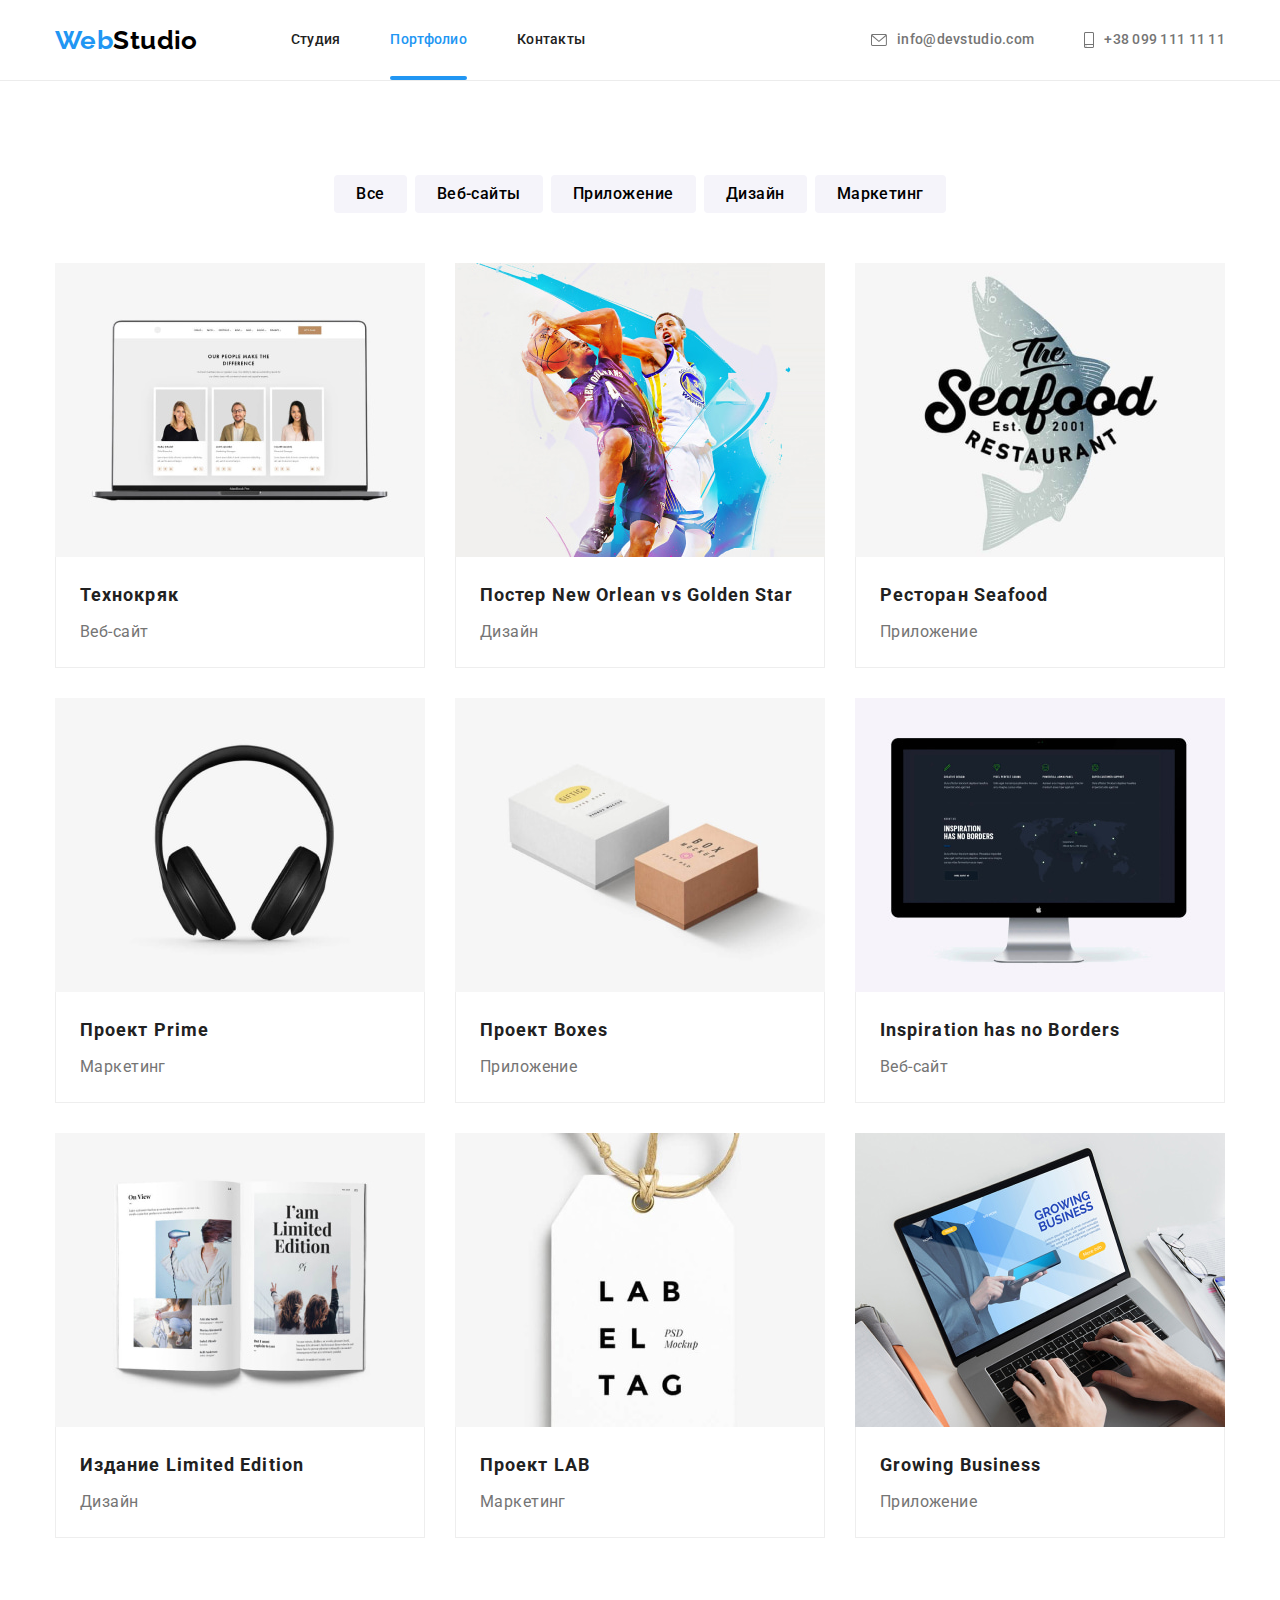
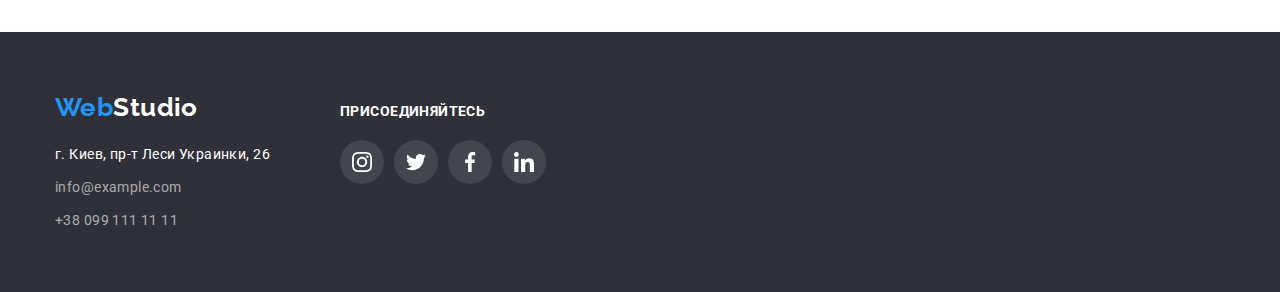
==== portfolio.html @ b3f1d126 "Додав файли до 7 завдання" ====
<!DOCTYPE html>
<html lang="ru">
  <head>
    <meta charset="UTF-8" />
    <meta http-equiv="X-UA-Compatible" content="IE=edge" />
    <meta name="viewport" content="width=device-width, initial-scale=1.0" />
    <title>Главная</title>
    <link
      href="https://fonts.googleapis.com/css2?family=Raleway:wght@700&family=Roboto:wght@400;500;700;900&display=swap"
      rel="stylesheet"
    />
    <link
      rel="stylesheet"
      href="https://cdnjs.cloudflare.com/ajax/libs/modern-normalize/1.1.0/modern-normalize.min.css"
    />
    <link rel="stylesheet" href="./css/styles.css" />
  </head>
  <body>
    <!--Верхняя линия-->
    <header class="header">
      <div class="container">
        <nav class="nav">
          <a href="./index.html" class="logo"
            >Web<span class="logo-studio">Studio</span></a
          >
          <ul class="site-nav">
            <li class="nav-item">
              <a href="./index.html" class="link">Студия</a>
            </li>
            <li class="nav-item">
              <a href="./portfolio.html" class="link current">Портфолио</a>
            </li>
            <li class="nav-item"><a href="" class="link">Контакты</a></li>
          </ul>
        </nav>
        <ul class="adress-nav">
          <li class="adress-nav-list">
            <a href="mailto:info@devstudio.com" class="link"
              ><svg class="nav-icons" width="16" height="12">
                <use href="./images/icons.svg#envelope"></use></svg
              >info@devstudio.com</a
            >
          </li>
          <li class="adress-nav-list">
            <a href="tel:+380991111111" class="link"
              ><svg class="nav-icons" width="10" height="16">
                <use href="./images/icons.svg#smartphone"></use></svg
              >+38 099 111 11 11</a
            >
          </li>
        </ul>
      </div>
    </header>
    <!--Projects-->
    <main class="main">
      <section class="section">
        <div class="container">
          <h1 class="visually-hidden">Проекты</h1>
          <ul class="project lit">
            <li class="btn">
              <button type="button" class="button">Все</button>
            </li>
            <li class="btn">
              <button type="button" class="button">Веб-сайты</button>
            </li>
            <li class="btn">
              <button type="button" class="button">Приложение</button>
            </li>
            <li class="btn">
              <button type="button" class="button">Дизайн</button>
            </li>
            <li class="btn">
              <button type="button" class="button">Маркетинг</button>
            </li>
          </ul>
          <ul class="section-project">
            <li class="project-item">
              <a href="" class="project-link">
                <article class="card">
                  <div class="project-thumb">
                    <img src="./images/img.jpg" alt="Технокряк" width="370" />
                    <div class="project-overlay">
                      <p class="overlay-info">
                        Ресурс предлагает комплексные предложения с разным
                        уровнем функционала и сервисов. Все это позволит
                        посетителю получить исчерпывающие сведения о компании
                        или частном лице.
                      </p>
                    </div>
                  </div>
                  <div class="card-info">
                    <h2 class="project-title">Технокряк</h2>
                    <p class="project-descrip">Веб-сайт</p>
                  </div>
                </article>
              </a>
            </li>
            <li class="project-item">
              <a href="" class="project-link">
                <article class="card">
                  <div class="project-thumb">
                    <img
                      src="./images/img-1.jpg"
                      alt="Постер NO vs GS"
                      width="370"
                    />
                    <div class="project-overlay">
                      <p class="overlay-info">
                        Ресурс предлагает комплексные предложения с разным
                        уровнем функционала и сервисов. Все это позволит
                        посетителю получить исчерпывающие сведения о компании
                        или частном лице.
                      </p>
                    </div>
                  </div>
                  <div class="card-info">
                    <h2 class="project-title">
                      Постер New Orlean vs Golden Star
                    </h2>
                    <p class="project-descrip">Дизайн</p>
                  </div>
                </article>
              </a>
            </li>
            <li class="project-item">
              <a href="" class="project-link">
                <article class="card">
                  <div class="project-thumb">
                    <img
                      src="./images/img-2.jpg"
                      alt="Ресторан Seafood"
                      width="370"
                    />
                    <div class="project-overlay">
                      <p class="overlay-info">
                        Ресурс предлагает комплексные предложения с разным
                        уровнем функционала и сервисов. Все это позволит
                        посетителю получить исчерпывающие сведения о компании
                        или частном лице.
                      </p>
                    </div>
                  </div>
                  <div class="card-info">
                    <h2 class="project-title">Ресторан Seafood</h2>
                    <p class="project-descrip">Приложение</p>
                  </div>
                </article>
              </a>
            </li>
            <li class="project-item">
              <a href="" class="project-link">
                <article class="card">
                  <div class="project-thumb">
                    <img
                      src="./images/img-3.jpg"
                      alt="Проект Prime"
                      width="370"
                    />
                    <div class="project-overlay">
                      <p class="overlay-info">
                        Ресурс предлагает комплексные предложения с разным
                        уровнем функционала и сервисов. Все это позволит
                        посетителю получить исчерпывающие сведения о компании
                        или частном лице.
                      </p>
                    </div>
                  </div>
                  <div class="card-info">
                    <h2 class="project-title">Проект Prime</h2>
                    <p class="project-descrip">Маркетинг</p>
                  </div>
                </article>
              </a>
            </li>
            <li class="project-item">
              <a href="" class="project-link">
                <article class="card">
                  <div class="project-thumb">
                    <img
                      src="./images/img-4.jpg"
                      alt="Проект Boxes"
                      height="294"
                      width="370"
                    />
                    <div class="project-overlay">
                      <p class="overlay-info">
                        Ресурс предлагает комплексные предложения с разным
                        уровнем функционала и сервисов. Все это позволит
                        посетителю получить исчерпывающие сведения о компании
                        или частном лице.
                      </p>
                    </div>
                  </div>
                  <div class="card-info">
                    <h2 class="project-title">Проект Boxes</h2>
                    <p class="project-descrip">Приложение</p>
                  </div>
                </article>
              </a>
            </li>
            <li class="project-item">
              <a href="" class="project-link">
                <article class="card">
                  <div class="project-thumb">
                    <img
                      src="./images/img-5.jpg"
                      alt="Inspiration has no Borders"
                      width="370"
                    />
                    <div class="project-overlay">
                      <p class="overlay-info">
                        Ресурс предлагает комплексные предложения с разным
                        уровнем функционала и сервисов. Все это позволит
                        посетителю получить исчерпывающие сведения о компании
                        или частном лице.
                      </p>
                    </div>
                  </div>
                  <div class="card-info">
                    <h2 class="project-title">Inspiration has no Borders</h2>
                    <p class="project-descrip">Веб-сайт</p>
                  </div>
                </article>
              </a>
            </li>
            <li class="project-item">
              <a href="" class="project-link">
                <article class="card">
                  <div class="project-thumb">
                    <img
                      src="./images/img-6.jpg"
                      alt="Издание Limited Edition"
                      width="370"
                    />
                    <div class="project-overlay">
                      <p class="overlay-info">
                        Ресурс предлагает комплексные предложения с разным
                        уровнем функционала и сервисов. Все это позволит
                        посетителю получить исчерпывающие сведения о компании
                        или частном лице.
                      </p>
                    </div>
                  </div>
                  <div class="card-info">
                    <h2 class="project-title">Издание Limited Edition</h2>
                    <p class="project-descrip">Дизайн</p>
                  </div>
                </article>
              </a>
            </li>
            <li class="project-item">
              <a href="" class="project-link">
                <article class="card">
                  <div class="project-thumb">
                    <img
                      src="./images/img-7.jpg"
                      alt="Проект LAB"
                      width="370"
                    />
                    <div class="project-overlay">
                      <p class="overlay-info">
                        Ресурс предлагает комплексные предложения с разным
                        уровнем функционала и сервисов. Все это позволит
                        посетителю получить исчерпывающие сведения о компании
                        или частном лице.
                      </p>
                    </div>
                  </div>
                  <div class="card-info">
                    <h2 class="project-title">Проект LAB</h2>
                    <p class="project-descrip">Маркетинг</p>
                  </div>
                </article>
              </a>
            </li>
            <li class="project-item">
              <a href="" class="project-link">
                <article class="card">
                  <div class="project-thumb">
                    <img
                      src="./images/img-8.jpg"
                      alt="Growing Business"
                      width="370"
                    />
                    <div class="project-overlay">
                      <p class="overlay-info">
                        Ресурс предлагает комплексные предложения с разным
                        уровнем функционала и сервисов. Все это позволит
                        посетителю получить исчерпывающие сведения о компании
                        или частном лице.
                      </p>
                    </div>
                  </div>
                  <div class="card-info">
                    <h2 class="project-title">Growing Business</h2>
                    <p class="project-descrip">Приложение</p>
                  </div>
                </article>
              </a>
            </li>
          </ul>
        </div>
      </section>
    </main>
    <!--Footer-->
    <footer class="footer">
      <div class="container">
        <div class="foot-adress">
          <a href="./index.html" class="logo"
            >Web<span class="logo-studio">Studio</span></a
          >
          <address class="footer-adress">
            г. Киев, пр-т Леси Украинки, 26
            <ul class="footer-info">
              <li class="footer-adress-item">
                <a href="mailto:info@example.com" class="link"
                  >info@example.com</a
                >
              </li>
              <li class="footer-adress-item">
                <a href="tel:+380991111111" class="link">+38 099 111 11 11</a>
              </li>
            </ul>
          </address>
        </div>
        <div class="foot-list">
          <h3 class="footer-title">ПРИСОЕДИНЯЙТЕСЬ</h3>
          <ul class="foot-icons">
            <li class="ftr-icon">
              <a href="" class="footer-social"
                ><svg class="soc-icons" width="20" height="20">
                  <use href="./images/icons.svg#instagram"></use></svg
              ></a>
            </li>
            <li class="ftr-icon">
              <a href="" class="footer-social"
                ><svg class="soc-icons" width="20" height="20">
                  <use href="./images/icons.svg#twitter"></use></svg
              ></a>
            </li>
            <li class="ftr-icon">
              <a href="" class="footer-social"
                ><svg class="soc-icons" width="20" height="20">
                  <use href="./images/icons.svg#facebook"></use></svg
              ></a>
            </li>
            <li class="ftr-icon">
              <a href="" class="footer-social"
                ><svg class="soc-icons" width="20" height="20">
                  <use href="./images/icons.svg#linkedin"></use></svg
              ></a>
            </li>
          </ul>
        </div>
      </div>
    </footer>
  </body>
</html>
---- css/styles.css ----
/* Описание Студия */

:root {
  --main-text-color: #212121;
  --acent-color: #757575;
  --primary-white-color: #ffffff;
  --button-color: #2196f3;
  --background-color: #2f303a;
  --background-button: #f5f4fa;
  --background: #188ce8;
  --color-logo: #000000;

  --icons-color: #afb1b8;
  --icons-foot: rgba(255, 255, 255, 0.1);

  --padding-section: 94px;
  --basic-margin: 30px;

  --animation: 250ms cubic-bezier(0.4, 0, 0.2, 1);
}

body {
  position: relative;
  font-family: Roboto, sans-serif;
  font-style: 400;
  font-size: 14px;
  font-weight: 400;
  letter-spacing: 0.03em;
  background-color: var(--primary-white-color);
  color: var(--main-text-color);
  justify-content: center;
}

.container {
  width: 1200px;
  margin: 0 auto;
  padding: 0 15px;
}

h1,
h2,
h3,
h4,
p {
  margin: 0;
  padding: 0;
}

img {
  display: block;
  max-width: 100%;
}

ul {
  list-style: none;
  padding: 0;
  margin: 0;
}

.link {
  text-decoration: none;
}

/* Logo */

.logo {
  font-family: Raleway, sans-serif;
  font-style: 400;
  font-weight: 700;
  font-size: 26px;
  line-height: 1.19;
  text-decoration: none;
  color: var(--button-color);
  display: flex;
  align-items: center;
}

.logo-studio {
  color: var(--color-logo);
}

/* Header */

.header {
  border-bottom: 1px solid #ececec;
}

.header .container {
  display: flex;
  align-items: center;
}

.nav {
  display: flex;
  flex-wrap: wrap;
  align-content: center;
}

.site-nav {
  font-weight: 500;
  font-size: 14px;
  line-height: 1.14;
  letter-spacing: 0.02em;
  justify-content: center;
  align-items: center;
  display: flex;
  margin-left: 93px;
}

.site-nav .link {
  display: block;
  position: relative;
  color: var(--main-text-color);

  transition: color var(--animation);
}

.site-nav .link:hover,
.site-nav .link:focus {
  color: var(--button-color);
}

.site-nav .link.current {
  color: var(--button-color);
}

.site-nav .link.current::after {
  position: absolute;
  bottom: 0;
  left: 0;
  content: "";
  display: block;
  width: 100%;
  height: 4px;
  background-color: var(--button-color);
  border-radius: 2px;
}

.nav-item {
  margin-right: 50px;
}

.nav-item > .link {
  display: block;
  padding: 32px 0;
}

.nav-item:last-child {
  margin-right: 0;
}

.adress-nav {
  font-weight: 500;
  font-size: 14px;
  line-height: 1.14;
  letter-spacing: 0.02em;
  margin-left: auto;
  display: flex;
}

.adress-nav-list {
  margin-left: 50px;
}

.adress-nav-list:first-child {
  margin-left: 0;
}

.adress-nav .link {
  display: flex;
  align-items: center;
  color: var(--acent-color);

  transition: color var(--animation);
}

.adress-nav .link:hover,
.adress-nav .link:focus {
  color: var(--button-color);
}

.nav-icons {
  margin-right: 10px;
  fill: currentColor;
}

/* Hero */

.hero {
  background-color: var(--background-color);
}

.hero {
  max-width: 1600px;
  margin-left: auto;
  margin-right: auto;
  background-image: linear-gradient(
      to right,
      rgba(47, 48, 58, 0.4),
      rgba(47, 48, 58, 0.4)
    ),
    url("..//images/hero-bg.jpg");
  background-repeat: no-repeat;
  background-position: center;
  background-size: cover;
  padding-top: 200px;
  padding-bottom: 200px;
}

.hero-title {
  font-weight: 900;
  font-size: 44px;
  line-height: 1.36;
  text-align: center;
  letter-spacing: 0.06em;
  text-transform: uppercase;
  color: var(--primary-white-color);
  margin-bottom: var(--basic-margin);
}

.hero-button {
  cursor: pointer;
  font-weight: 700;
  font-size: 16px;
  line-height: 1.87;
  text-align: center;
  letter-spacing: 0.06em;
  /* box-shadow: 0px 4px 4px rgba(0, 0, 0, 0.15); */
  border: 0;
  border-radius: 4px;
  color: var(--primary-white-color);
  background-color: var(--button-color);
  display: block;
  padding: 10px 32px;
  margin-left: auto;
  margin-right: auto;

  transition: color var(--animation), background-color var(--animation);
}

.hero-button:hover,
.hero-button:focus {
  color: var(--primary-white-color);
  background-color: var(--background);
}

/* Секции и абзацы*/
.section {
  padding: var(--padding-section) 0;
}

.section-title {
  color: var(--main-text-color);
  font-weight: 700;
  font-size: 36px;
  line-height: 1.17;
  text-align: center;
  margin-bottom: 50px;
}

/* Особенности */

.visually-hidden {
  position: absolute;
  width: 1px;
  height: 1px;
  margin: -1px;
  border: 0;
  padding: 0;
  white-space: nowrap;
  clip-path: inset(100%);
  clip: rect(0 0 0 0);
  overflow: hidden;
}

.futuries {
  display: flex;
}

.futuries.section {
  padding-bottom: 0;
}

.futuries > .item {
  flex-basis: calc(100% / 4);
  margin-left: var(--basic-margin);
}

.futuries-icon {
  display: flex;
  justify-content: center;
  align-items: center;
  background-color: var(--background-button);
  width: 270px;
  height: 120px;
  border-radius: 4px;
  margin-bottom: 30px;
}

.item:first-child {
  margin-left: 0;
}

.futuries-title {
  font-weight: 700;
  font-size: 14px;
  line-height: 1.14;
  text-transform: uppercase;
  margin-bottom: 10px;
}

.futuries-title-p {
  font-size: 14px;
  line-height: 1.71;
  color: var(--acent-color);
}

/* Чем мы занимаемся*/

.study {
  display: flex;
  flex-wrap: wrap;
}

.study-item {
  margin-right: var(--basic-margin);
}

.study-item:last-child {
  margin-right: 0;
}

.section.study {
  padding-top: 0;
}

.thumb {
  position: relative;
}

.study-title {
  position: absolute;
  bottom: 0;
  display: flex;
  justify-content: center;
  color: var(--primary-white-color);
  background-color: rgba(47, 48, 58, 0.8);
  width: 100%;
  padding: 27px 0px;

  font-weight: 700;
  font-size: 14px;
  line-height: 1.14;
}

/* Team section */

.team {
  display: flex;
  flex-wrap: wrap;
  flex-basis: calc(100% / 4 - 90px);
}

.section.team {
  background-color: var(--background-button);

  margin-left: auto;
  margin-right: auto;
  justify-content: center;
}

.team-list {
  text-align: center;
  width: 270px;
  background-color: var(--primary-white-color);
  box-shadow: 0px 1px 3px rgba(0, 0, 0, 0.12), 0px 1px 1px rgba(0, 0, 0, 0.14),
    0px 2px 1px rgba(0, 0, 0, 0.2);
  border-radius: 0px 0px 4px 4px;
  margin-left: var(--basic-margin);
}
.team-list:first-child {
  margin-left: 0;
}
.team-disc {
  padding: var(--basic-margin) 0;
}

.team-list .team-title {
  font-weight: 500;
  font-size: 16px;
  line-height: 1.19;
  justify-content: center;
  margin-bottom: 10px;
}

.team-descrip {
  font-size: 16px;
  line-height: 1.14;
  color: var(--acent-color);
  justify-content: center;
}

.team-icons {
  display: flex;
  justify-content: center;
  list-style: none;
  cursor: pointer;
  margin-top: 16px;
}

.btn-icon:not(:last-child) {
  margin-right: 10px;
}

.button-social {
  display: flex;
  justify-content: center;
  align-items: center;
  width: 44px;
  height: 44px;
  border-radius: 50%;
  padding: 0;
  color: var(--icons-color);

  transition: color var(--animation), background-color var(--animation);
}

.button-social:hover,
.button-social:focus {
  color: var(--primary-white-color);
  background-color: var(--button-color);
}

.soc-icons {
  fill: currentColor;
}

/* Section clients */

.clients {
  display: flex;
}

.clients-list {
  width: 170px;
  height: 92px;
}

.clients-list:not(:last-child) {
  margin-right: 30px;
}

.clients-item {
  display: flex;
  justify-content: center;
  align-items: center;
  width: 100%;
  height: 100%;
  border: 1px solid var(--icons-color);
  border-radius: 4px;
  color: var(--icons-color);

  transition: color var(--animation), border var(--animation);
}

.clients-item:hover,
.clients-item:focus {
  color: var(--button-color);
  border: 1px solid var(--button-color);
}

/* Footer */

.footer {
  background-color: var(--background-color);
  padding: 60px 0;
}

.footer-adress {
  line-height: 1.71;
  font-style: normal;
  color: var(--primary-white-color);
  background-color: var(--background-color);
  margin-top: 20px;
  align-items: baseline;
}

.footer-info {
  margin-top: 9px;
}

.footer-adress-item:last-child {
  margin-top: 9px;
}

.footer-adress .link {
  color: rgba(255, 255, 255, 0.6);

  transition: color var(--animation);
}

.footer .logo-studio {
  color: var(--primary-white-color);
}

.link:hover,
.link:focus {
  color: var(--button-color);
}

.footer-title {
  font-family: Roboto;
  font-style: normal;
  font-weight: 700;
  font-size: 14px;
  line-height: 1.14;
  text-transform: uppercase;
  color: var(--primary-white-color);
}

.footer .container {
  display: flex;
  align-items: baseline;
}

.foot-list {
  margin-left: 70px;
}

.foot-icons {
  display: flex;
  list-style: none;
  margin-top: 20px;
  justify-content: center;
  align-items: center;
  cursor: pointer;
}

.ftr-icon:not(:last-child) {
  margin-right: 10px;
}

.footer-social {
  display: flex;
  justify-content: center;
  align-items: center;
  width: 44px;
  height: 44px;
  border-radius: 50%;
  padding: 0;
  color: var(--primary-white-color);
  background-color: var(--icons-foot);

  transition: color var(--animation), background-color var(--animation);
}

.footer-social:hover,
.footer-social:focus {
  color: var(--primary-white-color);
  background-color: var(--button-color);
}

/* Оформление рассылки */

.mail-podpis {
  display: flex;
  margin-top: 20px;

  background-color: transparent;
}

.input-podpis {
  width: 350px;
  padding: 15px 16px;
  font-style: normal;
  font-weight: 400;
  font-size: 16px;
  line-height: 20px;
  letter-spacing: 0.03em;

  color: rgba(255, 255, 255, 0.6);

  border: 1px solid rgba(255, 255, 255, 0.3);
  box-sizing: border-box;
  /* filter: drop-shadow(0px 4px 4px rgba(0, 0, 0, 0.15)); */
  border-radius: 4px;
  background-color: transparent;
}
.modal-svg {
  fill: currentColor;
}

.podpis {
  display: flex;
  align-items: center;
  text-align: center;
  color: #ffffff;
  margin-left: 12px;
  background-color: var(--button-color);
  box-shadow: 0px 4px 4px rgba(0, 0, 0, 0.15);
  border-radius: 4px;

  font-style: normal;
  font-weight: 700;
  font-size: 16px;
  line-height: 1.87;
  padding-left: 29px;
}

.email-icons {
  margin: 13px 28px 13px 10px;
  fill: currentColor;
}

/* Модальное окно */
.backdrop {
  position: fixed;
  top: 0;
  left: 0;

  width: 100vw;
  height: 100vh;
  background-color: rgba(0, 0, 0, 0.2);

  opacity: 1;
  visibility: visible;
  pointer-events: initial;

  transition: opacity var(--animation), visibility var(--animation);
}

.backdrop.is-hidden {
  opacity: 0;
  pointer-events: none;
  visibility: hidden;
}

.modal {
  position: absolute;
  top: 50%;
  left: 50%;
  transform: translate(-50%, -50%);

  width: 528px;
  height: 581px;

  padding: 40px;

  background-color: #ffffff;
  box-shadow: 0px 1px 3px rgba(0, 0, 0, 0.12), 0px 1px 1px rgba(0, 0, 0, 0.14),
    0px 2px 1px rgba(0, 0, 0, 0.2);
  border-radius: 4px;
  opacity: 1;
}

.close {
  position: absolute;
  top: 8px;
  right: 8px;
  height: 33px;
  padding: 0;
  margin: 0;
  border-radius: 50%;
  background-color: #ffffff;
  border: 1px solid rgba(0, 0, 0, 0.1);

  transition: color var(--animation);
}

.close:focus-within,
.close:hover {
  color: var(--button-color);
}

/* Оформление модального окна (форма) */

.form-title {
  font-style: normal;
  font-weight: 700;
  font-size: 20px;
  line-height: 1.15;

  color: #212121;
}

.form-label {
  display: block;
}

.form-field {
  position: relative;
  width: 100%;
  margin-top: 10px;
}

.form-input {
  margin-top: 4px;
  border: 1px solid rgba(33, 33, 33, 0.2);

  border-radius: 4px;
  width: 100%;
  padding: 12px 0px 12px 42px;
  outline: transparent;

  transition: border var(--animation);
}

.form-input:focus-within {
  border: 1px solid #2196f3;
}

.form-input:focus-within + .form-icons {
  color: var(--button-color);
}

.form-icons {
  position: absolute;
  top: 50%;
  left: 12px;
  fill: currentColor;

  /* transform: translateY(-50%); */
}
textarea {
  width: 100%;
  height: 120px;
  resize: none;
  margin-top: 4px;
  border: 1px solid rgba(33, 33, 33, 0.2);

  border-radius: 4px;
  padding: 12px 16px;
  outline: transparent;

  transition: border var(--animation);
}

textarea:focus-within {
  border: 1px solid #2196f3;
}

.checkbox {
  position: absolute;
  -webkit-appearance: none;
  -moz-appearance: none;
  appearance: none;
}

.form-field.check {
  padding: 12px 0px 12px 36px;
}

.form-field.check .form-icons {
  border-radius: 2px;
  border: 1px solid black;
}

.form-icons.check {
  position: absolute;
  top: 50%;
  left: 12px;
  fill: currentColor;

  transform: translateY(-50%);
}

.checkbox:checked + .form-icons {
  background-color: #2196f3;
  border: transparent;
}

.button-sub {
  display: flex;
  margin-left: auto;
  margin-right: auto;
  padding: 10px 55px;
  background: #2196f3;
  box-shadow: 0px 4px 4px rgba(0, 0, 0, 0.15);
  border-radius: 4px;
  font-weight: 700;
  font-size: 16px;
  line-height: 1.87;

  color: var(--primary-white-color);

  transition: color var(--animation), background-color var(--animation);
}
/* Описание для Портфолио */

/* Section project */

.project {
  font-weight: 500;
  font-size: 16px;
  line-height: 1.62;
  margin: 0 auto;
  display: flex;
  justify-content: center;
  margin-bottom: 50px;
}

.btn:not(:last-child) {
  margin-right: 8px;
}

.button {
  font-family: Roboto;
  font-style: 400;
  font-weight: 500;
  font-size: 16px;
  line-height: 1.63;
  text-align: center;
  letter-spacing: 0.03em;
  background-color: var(--background-button);
  border-radius: 4px;
  border: var(--background-button);
  padding: 6px 22px;
  cursor: pointer;
}

.project .button {
  transition: color var(--animation), background-color var(--animation),
    box-shadow var(--animation);
}
.project .button:active {
  color: var(--primary-white-color);
  background-color: var(--button-color);
}

.project .button:hover,
.project .button:focus {
  color: var(--primary-white-color);
  background-color: var(--button-color);
  box-shadow: 0px 3px 1px rgba(0, 0, 0, 0.1), 0px 1px 2px rgba(0, 0, 0, 0.08),
    0px 2px 2px rgba(0, 0, 0, 0.12);
}

.project-link {
  display: block;
  color: var(--main-text-color);
  text-decoration: none;

  transition: box-shadow var(--animation);
}

.project-link:hover,
.project-link:focus {
  box-shadow: 0px 1px 1px rgba(0, 0, 0, 0.12), 0px 4px 4px rgba(0, 0, 0, 0.06),
    1px 4px 6px rgba(0, 0, 0, 0.16);
}

.section-project {
  display: flex;
  flex-wrap: wrap;
  margin-left: calc(-1 * var(--basic-margin));
  margin-top: calc(-1 * var(--basic-margin));
}

.project-title {
  font-weight: 700;
  font-size: 18px;
  line-height: 2;
  letter-spacing: 0.06em;
  margin-bottom: 4px;
}

.card-info {
  padding: 20px 24px;
  border-left: 1px solid #eeeeee;
  border-right: 1px solid #eeeeee;
  border-bottom: 1px solid #eeeeee;
}

.project-descrip {
  font-size: 16px;
  line-height: 1.87;
  color: var(--acent-color);
}

.project-item {
  flex-basis: calc(100% / 3 - var(--basic-margin));
  margin-left: var(--basic-margin);
  margin-top: var(--basic-margin);
}

.project-thumb {
  position: relative;
  overflow: hidden;
}

.project-overlay {
  position: absolute;
  width: 100%;
  height: 100%;
  background-color: var(--button-color);

  transform: translateY(0);
  transition: transform var(--animation);
}

.card:hover .project-overlay {
  transform: translateY(-100%);
}

.overlay-info {
  color: var(--primary-white-color);
  font-size: 18px;
  font-weight: 400;
  line-height: 1.55;
  letter-spacing: 0.03em;
  padding: 63px 24px;
}
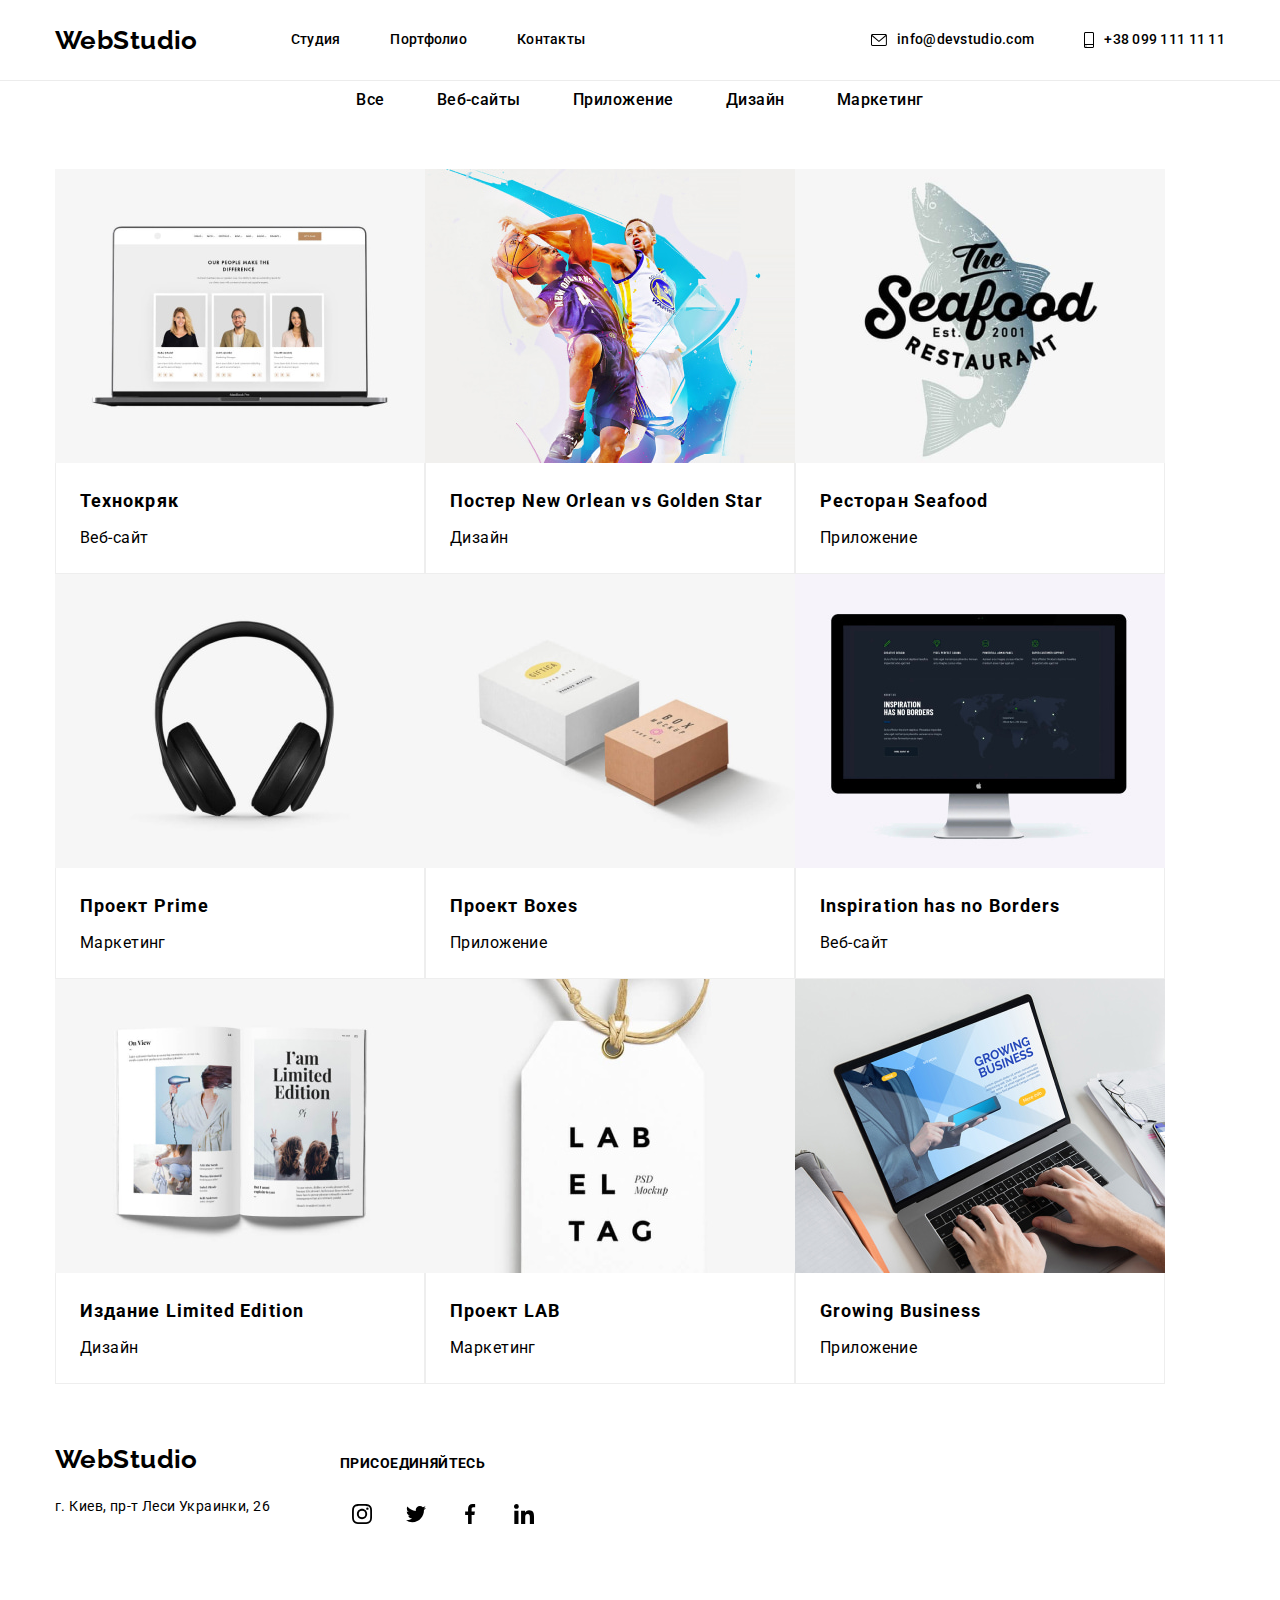
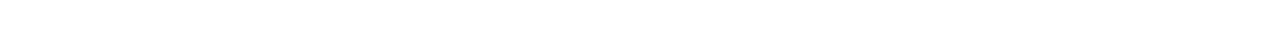
==== commit bf40e499: "змінив портфоліо стиль" ====
--- a/portfolio.html
+++ b/portfolio.html
@@ -13,7 +13,7 @@
       rel="stylesheet"
       href="https://cdnjs.cloudflare.com/ajax/libs/modern-normalize/1.1.0/modern-normalize.min.css"
     />
-    <link rel="stylesheet" href="./css/styles.css" />
+    <link rel="stylesheet" href="./css/main.min.css" />
   </head>
   <body>
     <!--Верхняя линия-->
--- a/css/main.min.css
+++ b/css/main.min.css
@@ -0,0 +1,2 @@
+.root{--main-text-color: #212121;--acent-color: #757575;--primary-white-color: #ffffff;--button-color: #2196f3;--background-color: #2f303a;--background-button: #f5f4fa;--background: #188ce8;--color-logo: #000000;--icons-color: #afb1b8;--icons-foot: rgba(255, 255, 255, 0.1);--padding-section: 94px;--basic-margin: 30px;--animation: 250ms cubic-bezier(0.4, 0, 0.2, 1)}body{position:relative;font-family:Roboto, sans-serif;font-style:400;font-size:14px;font-weight:400;letter-spacing:0.03em;background-color:var(--primary-white-color);color:var(--main-text-color);-webkit-box-pack:center;-ms-flex-pack:center;justify-content:center}h1,h2,h3,h4,p{margin:0;padding:0}img{display:block;max-width:100%}ul{list-style:none;padding:0;margin:0}.link{text-decoration:none}.link:hover,.link:focus{color:var(--button-color)}.container{width:1200px;margin:0 auto;padding:0 15px}.visually-hidden{position:absolute;width:1px;height:1px;margin:-1px;border:0;padding:0;white-space:nowrap;-webkit-clip-path:inset(100%);clip-path:inset(100%);clip:rect(0 0 0 0);overflow:hidden}.logo{font-family:Raleway, sans-serif;font-style:400;font-weight:700;font-size:26px;line-height:1.19;text-decoration:none;color:var(--button-color);display:-webkit-box;display:-ms-flexbox;display:flex;-webkit-box-align:center;-ms-flex-align:center;align-items:center}.logo-studio{color:var(--color-logo)}.header{border-bottom:1px solid #ececec}.header .container{display:-webkit-box;display:-ms-flexbox;display:flex;-webkit-box-align:center;-ms-flex-align:center;align-items:center}.nav{display:-webkit-box;display:-ms-flexbox;display:flex;-ms-flex-wrap:wrap;flex-wrap:wrap;-ms-flex-line-pack:center;align-content:center}.site-nav{font-weight:500;font-size:14px;line-height:1.14;letter-spacing:0.02em;-webkit-box-pack:center;-ms-flex-pack:center;justify-content:center;-webkit-box-align:center;-ms-flex-align:center;align-items:center;display:-webkit-box;display:-ms-flexbox;display:flex;margin-left:93px}.site-nav .link{display:block;position:relative;color:var(--main-text-color);-webkit-transition:color var(--animation);transition:color var(--animation)}.site-nav .link:hover,.site-nav .link:focus{color:var(--button-color)}.site-nav .link.current{color:var(--button-color)}.site-nav .link.current::after{position:absolute;bottom:0;left:0;content:"";display:block;width:100%;height:4px;background-color:var(--button-color);border-radius:2px}.nav-item{margin-right:50px}.nav-item>.link{display:block;padding:32px 0}.nav-item:last-child{margin-right:0}.adress-nav{font-weight:500;font-size:14px;line-height:1.14;letter-spacing:0.02em;margin-left:auto;display:-webkit-box;display:-ms-flexbox;display:flex}.adress-nav .link{display:-webkit-box;display:-ms-flexbox;display:flex;-webkit-box-align:center;-ms-flex-align:center;align-items:center;color:var(--acent-color);-webkit-transition:color var(--animation);transition:color var(--animation)}.adress-nav .link:hover,.adress-nav .link:focus{color:var(--button-color)}.adress-nav-list{margin-left:50px}.adress-nav-list:first-child{margin-left:0}.nav-icons{margin-right:10px;fill:currentColor}.hero{background-color:var(--background-color);max-width:1600px;margin-left:auto;margin-right:auto;background-image:-webkit-gradient(linear, left top, right top, from(rgba(47,48,58,0.4)), to(rgba(47,48,58,0.4))),url("..//images/hero-bg.jpg");background-image:linear-gradient(to right, rgba(47,48,58,0.4), rgba(47,48,58,0.4)),url("..//images/hero-bg.jpg");background-repeat:no-repeat;background-position:center;background-size:cover;padding-top:200px;padding-bottom:200px}.hero-title{font-weight:900;font-size:44px;line-height:1.36;text-align:center;letter-spacing:0.06em;text-transform:uppercase;color:var(--primary-white-color);margin-bottom:var(--basic-margin)}.hero-button{cursor:pointer;font-weight:700;font-size:16px;line-height:1.87;text-align:center;letter-spacing:0.06em;border:0;border-radius:4px;color:var(--primary-white-color);background-color:var(--button-color);display:block;padding:10px 32px;margin-left:auto;margin-right:auto;-webkit-transition:color var(--animation),background-color var(--animation);transition:color var(--animation),background-color var(--animation)}.hero-button:hover,.hero-button:focus{color:var(--primary-white-color);background-color:var(--background)}.btn-icon:not(:last-child){margin-right:10px}.button-social{display:-webkit-box;display:-ms-flexbox;display:flex;-webkit-box-pack:center;-ms-flex-pack:center;justify-content:center;-webkit-box-align:center;-ms-flex-align:center;align-items:center;width:44px;height:44px;border-radius:50%;padding:0;color:var(--icons-color);-webkit-transition:color var(--animation),background-color var(--animation);transition:color var(--animation),background-color var(--animation)}.button-social:hover,.button-social:focus{color:var(--primary-white-color);background-color:var(--button-color)}.button-sub{display:-webkit-box;display:-ms-flexbox;display:flex;margin-left:auto;margin-right:auto;padding:10px 55px;background:#2196f3;-webkit-box-shadow:0px 4px 4px rgba(0,0,0,0.15);box-shadow:0px 4px 4px rgba(0,0,0,0.15);border-radius:4px;font-weight:700;font-size:16px;line-height:1.87;color:var(--primary-white-color);-webkit-transition:color var(--animation),background-color var(--animation);transition:color var(--animation),background-color var(--animation)}.button{font-family:Roboto;font-style:400;font-weight:500;font-size:16px;line-height:1.63;text-align:center;letter-spacing:0.03em;background-color:var(--background-button);border-radius:4px;border:var(--background-button);padding:6px 22px;cursor:pointer}.section{padding:var(--padding-section) 0}.section-title{color:var(--main-text-color);font-weight:700;font-size:36px;line-height:1.17;text-align:center;margin-bottom:50px}.futuries{display:-webkit-box;display:-ms-flexbox;display:flex}.futuries.section{padding-bottom:0}.futuries>.item{-ms-flex-preferred-size:calc(100% / 4);flex-basis:calc(100% / 4);margin-left:var(--basic-margin)}.futuries-icon{display:-webkit-box;display:-ms-flexbox;display:flex;-webkit-box-pack:center;-ms-flex-pack:center;justify-content:center;-webkit-box-align:center;-ms-flex-align:center;align-items:center;background-color:var(--background-button);width:270px;height:120px;border-radius:4px;margin-bottom:30px}.item:first-child{margin-left:0}.futuries-title{font-weight:700;font-size:14px;line-height:1.14;text-transform:uppercase;margin-bottom:10px}.futuries-title-p{font-size:14px;line-height:1.71;color:var(--acent-color)}.study{display:-webkit-box;display:-ms-flexbox;display:flex;-ms-flex-wrap:wrap;flex-wrap:wrap}.study-item{margin-right:var(--basic-margin)}.study-item:last-child{margin-right:0}.section.study{padding-top:0}.thumb{position:relative}.study-title{position:absolute;bottom:0;display:-webkit-box;display:-ms-flexbox;display:flex;-webkit-box-pack:center;-ms-flex-pack:center;justify-content:center;color:var(--primary-white-color);background-color:rgba(47,48,58,0.8);width:100%;padding:27px 0px;font-weight:700;font-size:14px;line-height:1.14}.team{display:-webkit-box;display:-ms-flexbox;display:flex;-ms-flex-wrap:wrap;flex-wrap:wrap;-ms-flex-preferred-size:calc(100% / 4 - 90px);flex-basis:calc(100% / 4 - 90px)}.section.team{background-color:var(--background-button);margin-left:auto;margin-right:auto;-webkit-box-pack:center;-ms-flex-pack:center;justify-content:center}.team-list{text-align:center;width:270px;background-color:var(--primary-white-color);-webkit-box-shadow:0px 1px 3px rgba(0,0,0,0.12),0px 1px 1px rgba(0,0,0,0.14),0px 2px 1px rgba(0,0,0,0.2);box-shadow:0px 1px 3px rgba(0,0,0,0.12),0px 1px 1px rgba(0,0,0,0.14),0px 2px 1px rgba(0,0,0,0.2);border-radius:0px 0px 4px 4px;margin-left:var(--basic-margin)}.team-list .team-title{font-weight:500;font-size:16px;line-height:1.19;-webkit-box-pack:center;-ms-flex-pack:center;justify-content:center;margin-bottom:10px}.team-list:first-child{margin-left:0}.team-disc{padding:var(--basic-margin) 0}.team-descrip{font-size:16px;line-height:1.14;color:var(--acent-color);-webkit-box-pack:center;-ms-flex-pack:center;justify-content:center}.team-icons{display:-webkit-box;display:-ms-flexbox;display:flex;-webkit-box-pack:center;-ms-flex-pack:center;justify-content:center;list-style:none;cursor:pointer;margin-top:16px}.soc-icons{fill:currentColor}.clients{display:-webkit-box;display:-ms-flexbox;display:flex}.clients-list{width:170px;height:92px}.clients-list:not(:last-child){margin-right:30px}.clients-item{display:-webkit-box;display:-ms-flexbox;display:flex;-webkit-box-pack:center;-ms-flex-pack:center;justify-content:center;-webkit-box-align:center;-ms-flex-align:center;align-items:center;width:100%;height:100%;border:1px solid var(--icons-color);border-radius:4px;color:var(--icons-color);-webkit-transition:color var(--animation),border var(--animation);transition:color var(--animation),border var(--animation)}.clients-item:hover,.clients-item:focus{color:var(--button-color);border:1px solid var(--button-color)}.footer{background-color:var(--background-color);padding:60px 0}.footer .container{display:-webkit-box;display:-ms-flexbox;display:flex;-webkit-box-align:baseline;-ms-flex-align:baseline;align-items:baseline}.footer .logo-studio{color:var(--primary-white-color)}.footer-adress{line-height:1.71;font-style:normal;color:var(--primary-white-color);background-color:var(--background-color);margin-top:20px;-webkit-box-align:baseline;-ms-flex-align:baseline;align-items:baseline}.footer-adress-item:last-child{margin-top:9px}.footer-adress .link{color:rgba(255,255,255,0.6);-webkit-transition:color var(--animation);transition:color var(--animation)}.footer-info{margin-top:9px}.footer-title{font-family:Roboto;font-style:normal;font-weight:700;font-size:14px;line-height:1.14;text-transform:uppercase;color:var(--primary-white-color)}.foot-list{margin-left:70px}.foot-icons{display:-webkit-box;display:-ms-flexbox;display:flex;list-style:none;margin-top:20px;-webkit-box-pack:center;-ms-flex-pack:center;justify-content:center;-webkit-box-align:center;-ms-flex-align:center;align-items:center;cursor:pointer}.ftr-icon:not(:last-child){margin-right:10px}.footer-social{display:-webkit-box;display:-ms-flexbox;display:flex;-webkit-box-pack:center;-ms-flex-pack:center;justify-content:center;-webkit-box-align:center;-ms-flex-align:center;align-items:center;width:44px;height:44px;border-radius:50%;padding:0;color:var(--primary-white-color);background-color:var(--icons-foot);-webkit-transition:color var(--animation),background-color var(--animation);transition:color var(--animation),background-color var(--animation)}.footer-social:hover,.footer-social:focus{color:var(--primary-white-color);background-color:var(--button-color)}.mail-podpis{display:-webkit-box;display:-ms-flexbox;display:flex;margin-top:20px;background-color:transparent}.input-podpis{width:350px;padding:15px 16px;font-style:normal;font-weight:400;font-size:16px;line-height:20px;letter-spacing:0.03em;color:rgba(255,255,255,0.6);border:1px solid rgba(255,255,255,0.3);-webkit-box-sizing:border-box;box-sizing:border-box;border-radius:4px;background-color:transparent}.modal-svg{fill:currentColor}.podpis{display:-webkit-box;display:-ms-flexbox;display:flex;-webkit-box-align:center;-ms-flex-align:center;align-items:center;text-align:center;color:#ffffff;margin-left:12px;background-color:var(--button-color);-webkit-box-shadow:0px 4px 4px rgba(0,0,0,0.15);box-shadow:0px 4px 4px rgba(0,0,0,0.15);border-radius:4px;font-style:normal;font-weight:700;font-size:16px;line-height:1.87;padding-left:29px}.email-icons{margin:13px 28px 13px 10px;fill:currentColor}.backdrop{position:fixed;top:0;left:0;width:100vw;height:100vh;background-color:rgba(0,0,0,0.2);opacity:1;visibility:visible;pointer-events:initial;-webkit-transition:opacity var(--animation),visibility var(--animation);transition:opacity var(--animation),visibility var(--animation)}.backdrop.is-hidden{opacity:0;pointer-events:none;visibility:hidden}.modal{position:absolute;top:50%;left:50%;-webkit-transform:translate(-50%, -50%);transform:translate(-50%, -50%);width:528px;height:581px;padding:40px;background-color:#ffffff;-webkit-box-shadow:0px 1px 3px rgba(0,0,0,0.12),0px 1px 1px rgba(0,0,0,0.14),0px 2px 1px rgba(0,0,0,0.2);box-shadow:0px 1px 3px rgba(0,0,0,0.12),0px 1px 1px rgba(0,0,0,0.14),0px 2px 1px rgba(0,0,0,0.2);border-radius:4px;opacity:1}.close{position:absolute;top:8px;right:8px;height:33px;padding:0;margin:0;border-radius:50%;background-color:#ffffff;border:1px solid rgba(0,0,0,0.1);-webkit-transition:color var(--animation);transition:color var(--animation)}.close:focus-within,.close:hover{color:var(--button-color)}.form-title{font-style:normal;font-weight:700;font-size:20px;line-height:1.15;color:#212121}.form-label{display:block}.form-field{position:relative;width:100%;margin-top:10px}.form-input{margin-top:4px;border:1px solid rgba(33,33,33,0.2);border-radius:4px;width:100%;padding:12px 0px 12px 42px;outline:transparent;-webkit-transition:border var(--animation);transition:border var(--animation)}.form-input:focus-within{border:1px solid #2196f3}.form-input:focus-within+.form-icons{color:var(--button-color)}.form-icons{position:absolute;top:50%;left:12px;fill:currentColor}textarea{width:100%;height:120px;resize:none;margin-top:4px;border:1px solid rgba(33,33,33,0.2);border-radius:4px;padding:12px 16px;outline:transparent;-webkit-transition:border var(--animation);transition:border var(--animation)}textarea:focus-within{border:1px solid #2196f3}.checkbox{position:absolute;-webkit-appearance:none;-moz-appearance:none;appearance:none}.form-field.check{padding:12px 0px 12px 36px}.form-field.check .form-icons{border-radius:2px;border:1px solid black}.form-icons.check{position:absolute;top:50%;left:12px;fill:currentColor;-webkit-transform:translateY(-50%);transform:translateY(-50%)}.checkbox:checked+.form-icons{background-color:#2196f3;border:transparent}.project{font-weight:500;font-size:16px;line-height:1.62;margin:0 auto;display:-webkit-box;display:-ms-flexbox;display:flex;-webkit-box-pack:center;-ms-flex-pack:center;justify-content:center;margin-bottom:50px}.project .button{-webkit-transition:color var(--animation),background-color var(--animation),-webkit-box-shadow var(--animation);transition:color var(--animation),background-color var(--animation),-webkit-box-shadow var(--animation);transition:color var(--animation),background-color var(--animation),box-shadow var(--animation);transition:color var(--animation),background-color var(--animation),box-shadow var(--animation),-webkit-box-shadow var(--animation)}.project .button:active{color:var(--primary-white-color);background-color:var(--button-color)}.project .button:hover,.project .button:focus{color:var(--primary-white-color);background-color:var(--button-color);-webkit-box-shadow:0px 3px 1px rgba(0,0,0,0.1),0px 1px 2px rgba(0,0,0,0.08),0px 2px 2px rgba(0,0,0,0.12);box-shadow:0px 3px 1px rgba(0,0,0,0.1),0px 1px 2px rgba(0,0,0,0.08),0px 2px 2px rgba(0,0,0,0.12)}.btn:not(:last-child){margin-right:8px}.project-link{display:block;color:var(--main-text-color);text-decoration:none;-webkit-transition:-webkit-box-shadow var(--animation);transition:-webkit-box-shadow var(--animation);transition:box-shadow var(--animation);transition:box-shadow var(--animation), -webkit-box-shadow var(--animation)}.project-link:hover,.project-link:focus{-webkit-box-shadow:0px 1px 1px rgba(0,0,0,0.12),0px 4px 4px rgba(0,0,0,0.06),1px 4px 6px rgba(0,0,0,0.16);box-shadow:0px 1px 1px rgba(0,0,0,0.12),0px 4px 4px rgba(0,0,0,0.06),1px 4px 6px rgba(0,0,0,0.16)}.section-project{display:-webkit-box;display:-ms-flexbox;display:flex;-ms-flex-wrap:wrap;flex-wrap:wrap;margin-left:calc(-1 * var(--basic-margin));margin-top:calc(-1 * var(--basic-margin))}.card-info{padding:20px 24px;border-left:1px solid #eeeeee;border-right:1px solid #eeeeee;border-bottom:1px solid #eeeeee}.project-title{font-weight:700;font-size:18px;line-height:2;letter-spacing:0.06em;margin-bottom:4px}.project-descrip{font-size:16px;line-height:1.87;color:var(--acent-color)}.project-item{-ms-flex-preferred-size:calc(100% / 3 - var(--basic-margin));flex-basis:calc(100% / 3 - var(--basic-margin));margin-left:var(--basic-margin);margin-top:var(--basic-margin)}.project-thumb{position:relative;overflow:hidden}.project-overlay{position:absolute;width:100%;height:100%;background-color:var(--button-color);-webkit-transform:translateY(0);transform:translateY(0);-webkit-transition:-webkit-transform var(--animation);transition:-webkit-transform var(--animation);transition:transform var(--animation);transition:transform var(--animation), -webkit-transform var(--animation)}.card:hover .project-overlay{-webkit-transform:translateY(-100%);transform:translateY(-100%)}.overlay-info{color:var(--primary-white-color);font-size:18px;font-weight:400;line-height:1.55;letter-spacing:0.03em;padding:63px 24px}
+/*# sourceMappingURL=main.min.css.map */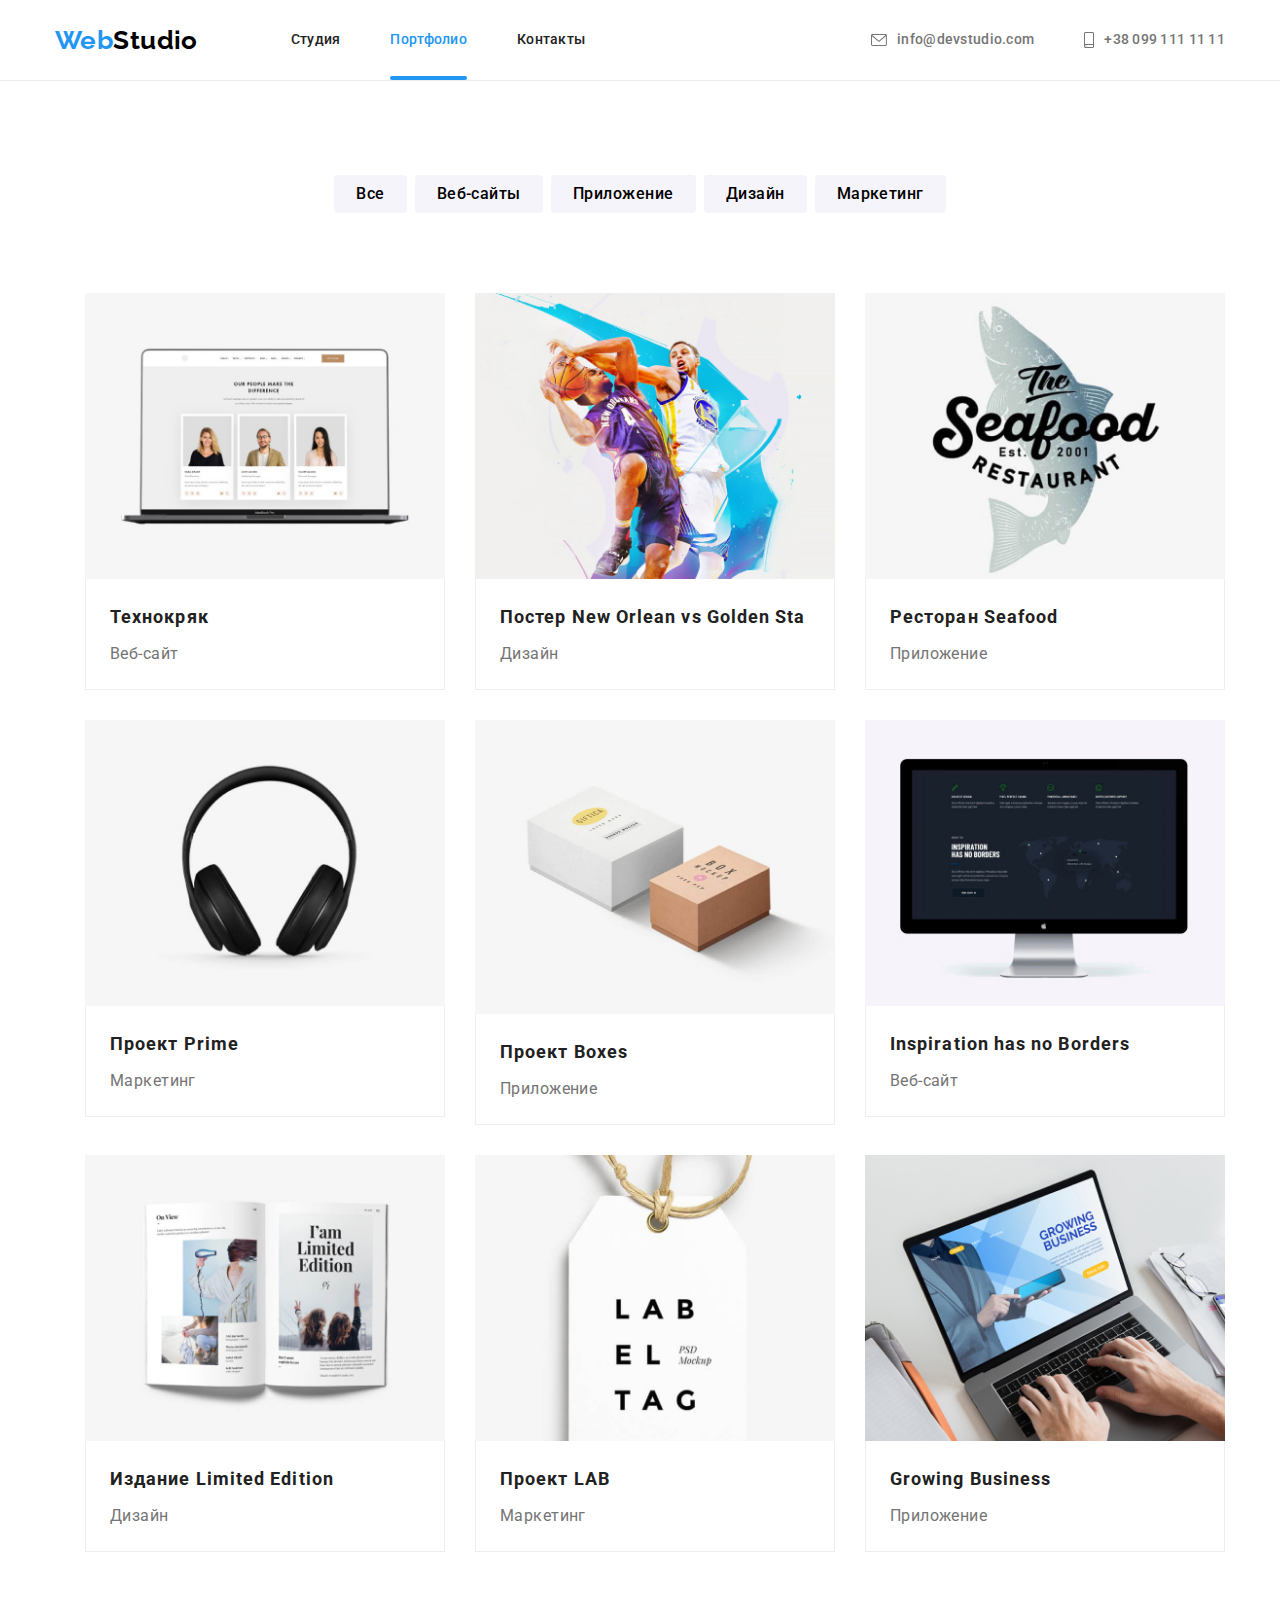
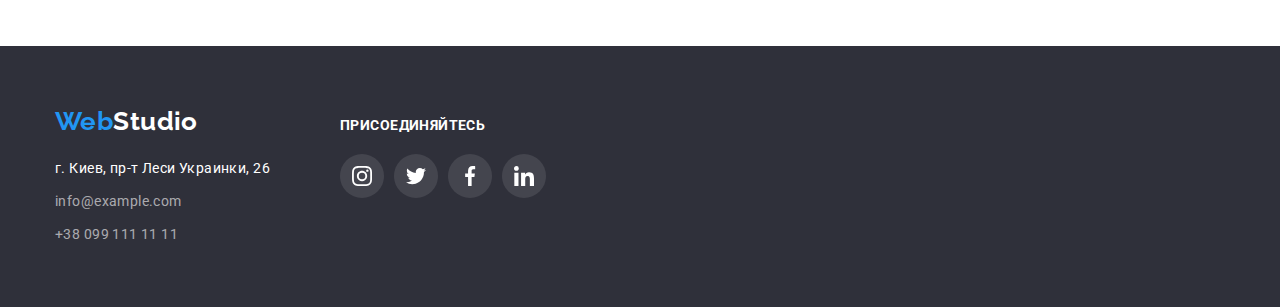
==== commit 420a11ff: "Виправив змінні" ====
--- a/portfolio.html
+++ b/portfolio.html
@@ -115,7 +115,7 @@
                   </div>
                   <div class="card-info">
                     <h2 class="project-title">
-                      Постер New Orlean vs Golden Star
+                      Постер New Orlean vs Golden Sta
                     </h2>
                     <p class="project-descrip">Дизайн</p>
                   </div>
--- a/css/main.min.css
+++ b/css/main.min.css
@@ -1,2 +1,2 @@
-.root{--main-text-color: #212121;--acent-color: #757575;--primary-white-color: #ffffff;--button-color: #2196f3;--background-color: #2f303a;--background-button: #f5f4fa;--background: #188ce8;--color-logo: #000000;--icons-color: #afb1b8;--icons-foot: rgba(255, 255, 255, 0.1);--padding-section: 94px;--basic-margin: 30px;--animation: 250ms cubic-bezier(0.4, 0, 0.2, 1)}body{position:relative;font-family:Roboto, sans-serif;font-style:400;font-size:14px;font-weight:400;letter-spacing:0.03em;background-color:var(--primary-white-color);color:var(--main-text-color);-webkit-box-pack:center;-ms-flex-pack:center;justify-content:center}h1,h2,h3,h4,p{margin:0;padding:0}img{display:block;max-width:100%}ul{list-style:none;padding:0;margin:0}.link{text-decoration:none}.link:hover,.link:focus{color:var(--button-color)}.container{width:1200px;margin:0 auto;padding:0 15px}.visually-hidden{position:absolute;width:1px;height:1px;margin:-1px;border:0;padding:0;white-space:nowrap;-webkit-clip-path:inset(100%);clip-path:inset(100%);clip:rect(0 0 0 0);overflow:hidden}.logo{font-family:Raleway, sans-serif;font-style:400;font-weight:700;font-size:26px;line-height:1.19;text-decoration:none;color:var(--button-color);display:-webkit-box;display:-ms-flexbox;display:flex;-webkit-box-align:center;-ms-flex-align:center;align-items:center}.logo-studio{color:var(--color-logo)}.header{border-bottom:1px solid #ececec}.header .container{display:-webkit-box;display:-ms-flexbox;display:flex;-webkit-box-align:center;-ms-flex-align:center;align-items:center}.nav{display:-webkit-box;display:-ms-flexbox;display:flex;-ms-flex-wrap:wrap;flex-wrap:wrap;-ms-flex-line-pack:center;align-content:center}.site-nav{font-weight:500;font-size:14px;line-height:1.14;letter-spacing:0.02em;-webkit-box-pack:center;-ms-flex-pack:center;justify-content:center;-webkit-box-align:center;-ms-flex-align:center;align-items:center;display:-webkit-box;display:-ms-flexbox;display:flex;margin-left:93px}.site-nav .link{display:block;position:relative;color:var(--main-text-color);-webkit-transition:color var(--animation);transition:color var(--animation)}.site-nav .link:hover,.site-nav .link:focus{color:var(--button-color)}.site-nav .link.current{color:var(--button-color)}.site-nav .link.current::after{position:absolute;bottom:0;left:0;content:"";display:block;width:100%;height:4px;background-color:var(--button-color);border-radius:2px}.nav-item{margin-right:50px}.nav-item>.link{display:block;padding:32px 0}.nav-item:last-child{margin-right:0}.adress-nav{font-weight:500;font-size:14px;line-height:1.14;letter-spacing:0.02em;margin-left:auto;display:-webkit-box;display:-ms-flexbox;display:flex}.adress-nav .link{display:-webkit-box;display:-ms-flexbox;display:flex;-webkit-box-align:center;-ms-flex-align:center;align-items:center;color:var(--acent-color);-webkit-transition:color var(--animation);transition:color var(--animation)}.adress-nav .link:hover,.adress-nav .link:focus{color:var(--button-color)}.adress-nav-list{margin-left:50px}.adress-nav-list:first-child{margin-left:0}.nav-icons{margin-right:10px;fill:currentColor}.hero{background-color:var(--background-color);max-width:1600px;margin-left:auto;margin-right:auto;background-image:-webkit-gradient(linear, left top, right top, from(rgba(47,48,58,0.4)), to(rgba(47,48,58,0.4))),url("..//images/hero-bg.jpg");background-image:linear-gradient(to right, rgba(47,48,58,0.4), rgba(47,48,58,0.4)),url("..//images/hero-bg.jpg");background-repeat:no-repeat;background-position:center;background-size:cover;padding-top:200px;padding-bottom:200px}.hero-title{font-weight:900;font-size:44px;line-height:1.36;text-align:center;letter-spacing:0.06em;text-transform:uppercase;color:var(--primary-white-color);margin-bottom:var(--basic-margin)}.hero-button{cursor:pointer;font-weight:700;font-size:16px;line-height:1.87;text-align:center;letter-spacing:0.06em;border:0;border-radius:4px;color:var(--primary-white-color);background-color:var(--button-color);display:block;padding:10px 32px;margin-left:auto;margin-right:auto;-webkit-transition:color var(--animation),background-color var(--animation);transition:color var(--animation),background-color var(--animation)}.hero-button:hover,.hero-button:focus{color:var(--primary-white-color);background-color:var(--background)}.btn-icon:not(:last-child){margin-right:10px}.button-social{display:-webkit-box;display:-ms-flexbox;display:flex;-webkit-box-pack:center;-ms-flex-pack:center;justify-content:center;-webkit-box-align:center;-ms-flex-align:center;align-items:center;width:44px;height:44px;border-radius:50%;padding:0;color:var(--icons-color);-webkit-transition:color var(--animation),background-color var(--animation);transition:color var(--animation),background-color var(--animation)}.button-social:hover,.button-social:focus{color:var(--primary-white-color);background-color:var(--button-color)}.button-sub{display:-webkit-box;display:-ms-flexbox;display:flex;margin-left:auto;margin-right:auto;padding:10px 55px;background:#2196f3;-webkit-box-shadow:0px 4px 4px rgba(0,0,0,0.15);box-shadow:0px 4px 4px rgba(0,0,0,0.15);border-radius:4px;font-weight:700;font-size:16px;line-height:1.87;color:var(--primary-white-color);-webkit-transition:color var(--animation),background-color var(--animation);transition:color var(--animation),background-color var(--animation)}.button{font-family:Roboto;font-style:400;font-weight:500;font-size:16px;line-height:1.63;text-align:center;letter-spacing:0.03em;background-color:var(--background-button);border-radius:4px;border:var(--background-button);padding:6px 22px;cursor:pointer}.section{padding:var(--padding-section) 0}.section-title{color:var(--main-text-color);font-weight:700;font-size:36px;line-height:1.17;text-align:center;margin-bottom:50px}.futuries{display:-webkit-box;display:-ms-flexbox;display:flex}.futuries.section{padding-bottom:0}.futuries>.item{-ms-flex-preferred-size:calc(100% / 4);flex-basis:calc(100% / 4);margin-left:var(--basic-margin)}.futuries-icon{display:-webkit-box;display:-ms-flexbox;display:flex;-webkit-box-pack:center;-ms-flex-pack:center;justify-content:center;-webkit-box-align:center;-ms-flex-align:center;align-items:center;background-color:var(--background-button);width:270px;height:120px;border-radius:4px;margin-bottom:30px}.item:first-child{margin-left:0}.futuries-title{font-weight:700;font-size:14px;line-height:1.14;text-transform:uppercase;margin-bottom:10px}.futuries-title-p{font-size:14px;line-height:1.71;color:var(--acent-color)}.study{display:-webkit-box;display:-ms-flexbox;display:flex;-ms-flex-wrap:wrap;flex-wrap:wrap}.study-item{margin-right:var(--basic-margin)}.study-item:last-child{margin-right:0}.section.study{padding-top:0}.thumb{position:relative}.study-title{position:absolute;bottom:0;display:-webkit-box;display:-ms-flexbox;display:flex;-webkit-box-pack:center;-ms-flex-pack:center;justify-content:center;color:var(--primary-white-color);background-color:rgba(47,48,58,0.8);width:100%;padding:27px 0px;font-weight:700;font-size:14px;line-height:1.14}.team{display:-webkit-box;display:-ms-flexbox;display:flex;-ms-flex-wrap:wrap;flex-wrap:wrap;-ms-flex-preferred-size:calc(100% / 4 - 90px);flex-basis:calc(100% / 4 - 90px)}.section.team{background-color:var(--background-button);margin-left:auto;margin-right:auto;-webkit-box-pack:center;-ms-flex-pack:center;justify-content:center}.team-list{text-align:center;width:270px;background-color:var(--primary-white-color);-webkit-box-shadow:0px 1px 3px rgba(0,0,0,0.12),0px 1px 1px rgba(0,0,0,0.14),0px 2px 1px rgba(0,0,0,0.2);box-shadow:0px 1px 3px rgba(0,0,0,0.12),0px 1px 1px rgba(0,0,0,0.14),0px 2px 1px rgba(0,0,0,0.2);border-radius:0px 0px 4px 4px;margin-left:var(--basic-margin)}.team-list .team-title{font-weight:500;font-size:16px;line-height:1.19;-webkit-box-pack:center;-ms-flex-pack:center;justify-content:center;margin-bottom:10px}.team-list:first-child{margin-left:0}.team-disc{padding:var(--basic-margin) 0}.team-descrip{font-size:16px;line-height:1.14;color:var(--acent-color);-webkit-box-pack:center;-ms-flex-pack:center;justify-content:center}.team-icons{display:-webkit-box;display:-ms-flexbox;display:flex;-webkit-box-pack:center;-ms-flex-pack:center;justify-content:center;list-style:none;cursor:pointer;margin-top:16px}.soc-icons{fill:currentColor}.clients{display:-webkit-box;display:-ms-flexbox;display:flex}.clients-list{width:170px;height:92px}.clients-list:not(:last-child){margin-right:30px}.clients-item{display:-webkit-box;display:-ms-flexbox;display:flex;-webkit-box-pack:center;-ms-flex-pack:center;justify-content:center;-webkit-box-align:center;-ms-flex-align:center;align-items:center;width:100%;height:100%;border:1px solid var(--icons-color);border-radius:4px;color:var(--icons-color);-webkit-transition:color var(--animation),border var(--animation);transition:color var(--animation),border var(--animation)}.clients-item:hover,.clients-item:focus{color:var(--button-color);border:1px solid var(--button-color)}.footer{background-color:var(--background-color);padding:60px 0}.footer .container{display:-webkit-box;display:-ms-flexbox;display:flex;-webkit-box-align:baseline;-ms-flex-align:baseline;align-items:baseline}.footer .logo-studio{color:var(--primary-white-color)}.footer-adress{line-height:1.71;font-style:normal;color:var(--primary-white-color);background-color:var(--background-color);margin-top:20px;-webkit-box-align:baseline;-ms-flex-align:baseline;align-items:baseline}.footer-adress-item:last-child{margin-top:9px}.footer-adress .link{color:rgba(255,255,255,0.6);-webkit-transition:color var(--animation);transition:color var(--animation)}.footer-info{margin-top:9px}.footer-title{font-family:Roboto;font-style:normal;font-weight:700;font-size:14px;line-height:1.14;text-transform:uppercase;color:var(--primary-white-color)}.foot-list{margin-left:70px}.foot-icons{display:-webkit-box;display:-ms-flexbox;display:flex;list-style:none;margin-top:20px;-webkit-box-pack:center;-ms-flex-pack:center;justify-content:center;-webkit-box-align:center;-ms-flex-align:center;align-items:center;cursor:pointer}.ftr-icon:not(:last-child){margin-right:10px}.footer-social{display:-webkit-box;display:-ms-flexbox;display:flex;-webkit-box-pack:center;-ms-flex-pack:center;justify-content:center;-webkit-box-align:center;-ms-flex-align:center;align-items:center;width:44px;height:44px;border-radius:50%;padding:0;color:var(--primary-white-color);background-color:var(--icons-foot);-webkit-transition:color var(--animation),background-color var(--animation);transition:color var(--animation),background-color var(--animation)}.footer-social:hover,.footer-social:focus{color:var(--primary-white-color);background-color:var(--button-color)}.mail-podpis{display:-webkit-box;display:-ms-flexbox;display:flex;margin-top:20px;background-color:transparent}.input-podpis{width:350px;padding:15px 16px;font-style:normal;font-weight:400;font-size:16px;line-height:20px;letter-spacing:0.03em;color:rgba(255,255,255,0.6);border:1px solid rgba(255,255,255,0.3);-webkit-box-sizing:border-box;box-sizing:border-box;border-radius:4px;background-color:transparent}.modal-svg{fill:currentColor}.podpis{display:-webkit-box;display:-ms-flexbox;display:flex;-webkit-box-align:center;-ms-flex-align:center;align-items:center;text-align:center;color:#ffffff;margin-left:12px;background-color:var(--button-color);-webkit-box-shadow:0px 4px 4px rgba(0,0,0,0.15);box-shadow:0px 4px 4px rgba(0,0,0,0.15);border-radius:4px;font-style:normal;font-weight:700;font-size:16px;line-height:1.87;padding-left:29px}.email-icons{margin:13px 28px 13px 10px;fill:currentColor}.backdrop{position:fixed;top:0;left:0;width:100vw;height:100vh;background-color:rgba(0,0,0,0.2);opacity:1;visibility:visible;pointer-events:initial;-webkit-transition:opacity var(--animation),visibility var(--animation);transition:opacity var(--animation),visibility var(--animation)}.backdrop.is-hidden{opacity:0;pointer-events:none;visibility:hidden}.modal{position:absolute;top:50%;left:50%;-webkit-transform:translate(-50%, -50%);transform:translate(-50%, -50%);width:528px;height:581px;padding:40px;background-color:#ffffff;-webkit-box-shadow:0px 1px 3px rgba(0,0,0,0.12),0px 1px 1px rgba(0,0,0,0.14),0px 2px 1px rgba(0,0,0,0.2);box-shadow:0px 1px 3px rgba(0,0,0,0.12),0px 1px 1px rgba(0,0,0,0.14),0px 2px 1px rgba(0,0,0,0.2);border-radius:4px;opacity:1}.close{position:absolute;top:8px;right:8px;height:33px;padding:0;margin:0;border-radius:50%;background-color:#ffffff;border:1px solid rgba(0,0,0,0.1);-webkit-transition:color var(--animation);transition:color var(--animation)}.close:focus-within,.close:hover{color:var(--button-color)}.form-title{font-style:normal;font-weight:700;font-size:20px;line-height:1.15;color:#212121}.form-label{display:block}.form-field{position:relative;width:100%;margin-top:10px}.form-input{margin-top:4px;border:1px solid rgba(33,33,33,0.2);border-radius:4px;width:100%;padding:12px 0px 12px 42px;outline:transparent;-webkit-transition:border var(--animation);transition:border var(--animation)}.form-input:focus-within{border:1px solid #2196f3}.form-input:focus-within+.form-icons{color:var(--button-color)}.form-icons{position:absolute;top:50%;left:12px;fill:currentColor}textarea{width:100%;height:120px;resize:none;margin-top:4px;border:1px solid rgba(33,33,33,0.2);border-radius:4px;padding:12px 16px;outline:transparent;-webkit-transition:border var(--animation);transition:border var(--animation)}textarea:focus-within{border:1px solid #2196f3}.checkbox{position:absolute;-webkit-appearance:none;-moz-appearance:none;appearance:none}.form-field.check{padding:12px 0px 12px 36px}.form-field.check .form-icons{border-radius:2px;border:1px solid black}.form-icons.check{position:absolute;top:50%;left:12px;fill:currentColor;-webkit-transform:translateY(-50%);transform:translateY(-50%)}.checkbox:checked+.form-icons{background-color:#2196f3;border:transparent}.project{font-weight:500;font-size:16px;line-height:1.62;margin:0 auto;display:-webkit-box;display:-ms-flexbox;display:flex;-webkit-box-pack:center;-ms-flex-pack:center;justify-content:center;margin-bottom:50px}.project .button{-webkit-transition:color var(--animation),background-color var(--animation),-webkit-box-shadow var(--animation);transition:color var(--animation),background-color var(--animation),-webkit-box-shadow var(--animation);transition:color var(--animation),background-color var(--animation),box-shadow var(--animation);transition:color var(--animation),background-color var(--animation),box-shadow var(--animation),-webkit-box-shadow var(--animation)}.project .button:active{color:var(--primary-white-color);background-color:var(--button-color)}.project .button:hover,.project .button:focus{color:var(--primary-white-color);background-color:var(--button-color);-webkit-box-shadow:0px 3px 1px rgba(0,0,0,0.1),0px 1px 2px rgba(0,0,0,0.08),0px 2px 2px rgba(0,0,0,0.12);box-shadow:0px 3px 1px rgba(0,0,0,0.1),0px 1px 2px rgba(0,0,0,0.08),0px 2px 2px rgba(0,0,0,0.12)}.btn:not(:last-child){margin-right:8px}.project-link{display:block;color:var(--main-text-color);text-decoration:none;-webkit-transition:-webkit-box-shadow var(--animation);transition:-webkit-box-shadow var(--animation);transition:box-shadow var(--animation);transition:box-shadow var(--animation), -webkit-box-shadow var(--animation)}.project-link:hover,.project-link:focus{-webkit-box-shadow:0px 1px 1px rgba(0,0,0,0.12),0px 4px 4px rgba(0,0,0,0.06),1px 4px 6px rgba(0,0,0,0.16);box-shadow:0px 1px 1px rgba(0,0,0,0.12),0px 4px 4px rgba(0,0,0,0.06),1px 4px 6px rgba(0,0,0,0.16)}.section-project{display:-webkit-box;display:-ms-flexbox;display:flex;-ms-flex-wrap:wrap;flex-wrap:wrap;margin-left:calc(-1 * var(--basic-margin));margin-top:calc(-1 * var(--basic-margin))}.card-info{padding:20px 24px;border-left:1px solid #eeeeee;border-right:1px solid #eeeeee;border-bottom:1px solid #eeeeee}.project-title{font-weight:700;font-size:18px;line-height:2;letter-spacing:0.06em;margin-bottom:4px}.project-descrip{font-size:16px;line-height:1.87;color:var(--acent-color)}.project-item{-ms-flex-preferred-size:calc(100% / 3 - var(--basic-margin));flex-basis:calc(100% / 3 - var(--basic-margin));margin-left:var(--basic-margin);margin-top:var(--basic-margin)}.project-thumb{position:relative;overflow:hidden}.project-overlay{position:absolute;width:100%;height:100%;background-color:var(--button-color);-webkit-transform:translateY(0);transform:translateY(0);-webkit-transition:-webkit-transform var(--animation);transition:-webkit-transform var(--animation);transition:transform var(--animation);transition:transform var(--animation), -webkit-transform var(--animation)}.card:hover .project-overlay{-webkit-transform:translateY(-100%);transform:translateY(-100%)}.overlay-info{color:var(--primary-white-color);font-size:18px;font-weight:400;line-height:1.55;letter-spacing:0.03em;padding:63px 24px}
+body{position:relative;font-family:Roboto, sans-serif;font-style:400;font-size:14px;font-weight:400;letter-spacing:0.03em;background-color:#fff;color:#212121;-webkit-box-pack:center;-ms-flex-pack:center;justify-content:center}h1,h2,h3,h4,p{margin:0;padding:0}img{display:block;max-width:100%}ul{list-style:none;padding:0;margin:0}.link{text-decoration:none}.link:hover,.link:focus{color:#2196f3}.container{width:1200px;margin:0 auto;padding:0 15px}.visually-hidden{position:absolute;width:1px;height:1px;margin:-1px;border:0;padding:0;white-space:nowrap;-webkit-clip-path:inset(100%);clip-path:inset(100%);clip:rect(0 0 0 0);overflow:hidden}.logo{font-family:Raleway, sans-serif;font-style:400;font-weight:700;font-size:26px;line-height:1.19;text-decoration:none;color:#2196f3;display:-webkit-box;display:-ms-flexbox;display:flex;-webkit-box-align:center;-ms-flex-align:center;align-items:center}.logo-studio{color:#000}.header{border-bottom:1px solid #ececec}.header .container{display:-webkit-box;display:-ms-flexbox;display:flex;-webkit-box-align:center;-ms-flex-align:center;align-items:center}.nav{display:-webkit-box;display:-ms-flexbox;display:flex;-ms-flex-wrap:wrap;flex-wrap:wrap;-ms-flex-line-pack:center;align-content:center}.site-nav{font-weight:500;font-size:14px;line-height:1.14;letter-spacing:0.02em;-webkit-box-pack:center;-ms-flex-pack:center;justify-content:center;-webkit-box-align:center;-ms-flex-align:center;align-items:center;display:-webkit-box;display:-ms-flexbox;display:flex;margin-left:93px}.site-nav .link{display:block;position:relative;color:#212121;-webkit-transition:color 250ms cubic-bezier(0.4, 0, 0.2, 1);transition:color 250ms cubic-bezier(0.4, 0, 0.2, 1)}.site-nav .link:hover,.site-nav .link:focus{color:#2196f3}.site-nav .link.current{color:#2196f3}.site-nav .link.current::after{position:absolute;bottom:0;left:0;content:"";display:block;width:100%;height:4px;background-color:#2196f3;border-radius:2px}.nav-item{margin-right:50px}.nav-item>.link{display:block;padding:32px 0}.nav-item:last-child{margin-right:0}.adress-nav{font-weight:500;font-size:14px;line-height:1.14;letter-spacing:0.02em;margin-left:auto;display:-webkit-box;display:-ms-flexbox;display:flex}.adress-nav .link{display:-webkit-box;display:-ms-flexbox;display:flex;-webkit-box-align:center;-ms-flex-align:center;align-items:center;color:#757575;-webkit-transition:color 250ms cubic-bezier(0.4, 0, 0.2, 1);transition:color 250ms cubic-bezier(0.4, 0, 0.2, 1)}.adress-nav .link:hover,.adress-nav .link:focus{color:#2196f3}.adress-nav-list{margin-left:50px}.adress-nav-list:first-child{margin-left:0}.nav-icons{margin-right:10px;fill:currentColor}.hero{background-color:#2f303a;max-width:1600px;margin-left:auto;margin-right:auto;background-image:-webkit-gradient(linear, left top, right top, from(rgba(47,48,58,0.4)), to(rgba(47,48,58,0.4))),url("..//images/hero-bg.jpg");background-image:linear-gradient(to right, rgba(47,48,58,0.4), rgba(47,48,58,0.4)),url("..//images/hero-bg.jpg");background-repeat:no-repeat;background-position:center;background-size:cover;padding-top:200px;padding-bottom:200px}.hero-title{font-weight:900;font-size:44px;line-height:1.36;text-align:center;letter-spacing:0.06em;text-transform:uppercase;color:#fff;margin-bottom:30px}.hero-button{cursor:pointer;font-weight:700;font-size:16px;line-height:1.87;text-align:center;letter-spacing:0.06em;border:0;border-radius:4px;color:#fff;background-color:#2196f3;display:block;padding:10px 32px;margin-left:auto;margin-right:auto;-webkit-transition:color 250ms cubic-bezier(0.4, 0, 0.2, 1),background-color 250ms cubic-bezier(0.4, 0, 0.2, 1);transition:color 250ms cubic-bezier(0.4, 0, 0.2, 1),background-color 250ms cubic-bezier(0.4, 0, 0.2, 1)}.hero-button:hover,.hero-button:focus{color:#fff;background-color:#188ce8}.btn-icon:not(:last-child){margin-right:10px}.button-social{display:-webkit-box;display:-ms-flexbox;display:flex;-webkit-box-pack:center;-ms-flex-pack:center;justify-content:center;-webkit-box-align:center;-ms-flex-align:center;align-items:center;width:44px;height:44px;border-radius:50%;padding:0;color:#afb1b8;-webkit-transition:color 250ms cubic-bezier(0.4, 0, 0.2, 1),background-color 250ms cubic-bezier(0.4, 0, 0.2, 1);transition:color 250ms cubic-bezier(0.4, 0, 0.2, 1),background-color 250ms cubic-bezier(0.4, 0, 0.2, 1)}.button-social:hover,.button-social:focus{color:#fff;background-color:#2196f3}.button-sub{display:-webkit-box;display:-ms-flexbox;display:flex;margin-left:auto;margin-right:auto;padding:10px 55px;background:#2196f3;-webkit-box-shadow:0px 4px 4px rgba(0,0,0,0.15);box-shadow:0px 4px 4px rgba(0,0,0,0.15);border-radius:4px;font-weight:700;font-size:16px;line-height:1.87;color:#fff;-webkit-transition:color 250ms cubic-bezier(0.4, 0, 0.2, 1),background-color 250ms cubic-bezier(0.4, 0, 0.2, 1);transition:color 250ms cubic-bezier(0.4, 0, 0.2, 1),background-color 250ms cubic-bezier(0.4, 0, 0.2, 1)}.button{font-family:Roboto;font-style:400;font-weight:500;font-size:16px;line-height:1.63;text-align:center;letter-spacing:0.03em;background-color:#f5f4fa;border-radius:4px;border:#f5f4fa;padding:6px 22px;cursor:pointer}.section{padding:94px 0}.section-title{color:#212121;font-weight:700;font-size:36px;line-height:1.17;text-align:center;margin-bottom:50px}.futuries{display:-webkit-box;display:-ms-flexbox;display:flex}.futuries.section{padding-bottom:0}.futuries>.item{-ms-flex-preferred-size:calc(100% / 4);flex-basis:calc(100% / 4);margin-left:30px}.futuries-icon{display:-webkit-box;display:-ms-flexbox;display:flex;-webkit-box-pack:center;-ms-flex-pack:center;justify-content:center;-webkit-box-align:center;-ms-flex-align:center;align-items:center;background-color:#f5f4fa;width:270px;height:120px;border-radius:4px;margin-bottom:30px}.item:first-child{margin-left:0}.futuries-title{font-weight:700;font-size:14px;line-height:1.14;text-transform:uppercase;margin-bottom:10px}.futuries-title-p{font-size:14px;line-height:1.71;color:#757575}.study{display:-webkit-box;display:-ms-flexbox;display:flex;-ms-flex-wrap:wrap;flex-wrap:wrap}.study-item{margin-right:30px}.study-item:last-child{margin-right:0}.section.study{padding-top:0}.thumb{position:relative}.study-title{position:absolute;bottom:0;display:-webkit-box;display:-ms-flexbox;display:flex;-webkit-box-pack:center;-ms-flex-pack:center;justify-content:center;color:#fff;background-color:rgba(47,48,58,0.8);width:100%;padding:27px 0px;font-weight:700;font-size:14px;line-height:1.14}.team{display:-webkit-box;display:-ms-flexbox;display:flex;-ms-flex-wrap:wrap;flex-wrap:wrap;-ms-flex-preferred-size:calc(100% / 4 - 90px);flex-basis:calc(100% / 4 - 90px)}.section.team{background-color:#f5f4fa;margin-left:auto;margin-right:auto;-webkit-box-pack:center;-ms-flex-pack:center;justify-content:center}.team-list{text-align:center;width:270px;background-color:#fff;-webkit-box-shadow:0px 1px 3px rgba(0,0,0,0.12),0px 1px 1px rgba(0,0,0,0.14),0px 2px 1px rgba(0,0,0,0.2);box-shadow:0px 1px 3px rgba(0,0,0,0.12),0px 1px 1px rgba(0,0,0,0.14),0px 2px 1px rgba(0,0,0,0.2);border-radius:0px 0px 4px 4px;margin-left:30px}.team-list .team-title{font-weight:500;font-size:16px;line-height:1.19;-webkit-box-pack:center;-ms-flex-pack:center;justify-content:center;margin-bottom:10px}.team-list:first-child{margin-left:0}.team-disc{padding:30px 0}.team-descrip{font-size:16px;line-height:1.14;color:#757575;-webkit-box-pack:center;-ms-flex-pack:center;justify-content:center}.team-icons{display:-webkit-box;display:-ms-flexbox;display:flex;-webkit-box-pack:center;-ms-flex-pack:center;justify-content:center;list-style:none;cursor:pointer;margin-top:16px}.soc-icons{fill:currentColor}.clients{display:-webkit-box;display:-ms-flexbox;display:flex}.clients-list{width:170px;height:92px}.clients-list:not(:last-child){margin-right:30px}.clients-item{display:-webkit-box;display:-ms-flexbox;display:flex;-webkit-box-pack:center;-ms-flex-pack:center;justify-content:center;-webkit-box-align:center;-ms-flex-align:center;align-items:center;width:100%;height:100%;border:1px solid var(#afb1b8);border-radius:4px;color:var(#afb1b8);-webkit-transition:color var(250ms cubic-bezier(0.4, 0, 0.2, 1)),border var(250ms cubic-bezier(0.4, 0, 0.2, 1));transition:color var(250ms cubic-bezier(0.4, 0, 0.2, 1)),border var(250ms cubic-bezier(0.4, 0, 0.2, 1))}.clients-item:hover,.clients-item:focus{color:var(#2196f3);border:1px solid var(#2196f3)}.footer{background-color:#2f303a;padding:60px 0}.footer .container{display:-webkit-box;display:-ms-flexbox;display:flex;-webkit-box-align:baseline;-ms-flex-align:baseline;align-items:baseline}.footer .logo-studio{color:#fff}.footer-adress{line-height:1.71;font-style:normal;color:#fff;background-color:#2f303a;margin-top:20px;-webkit-box-align:baseline;-ms-flex-align:baseline;align-items:baseline}.footer-adress-item:last-child{margin-top:9px}.footer-adress .link{color:rgba(255,255,255,0.6);-webkit-transition:color 250ms cubic-bezier(0.4, 0, 0.2, 1);transition:color 250ms cubic-bezier(0.4, 0, 0.2, 1)}.footer-info{margin-top:9px}.footer-title{font-family:Roboto;font-style:normal;font-weight:700;font-size:14px;line-height:1.14;text-transform:uppercase;color:#fff}.foot-list{margin-left:70px}.foot-icons{display:-webkit-box;display:-ms-flexbox;display:flex;list-style:none;margin-top:20px;-webkit-box-pack:center;-ms-flex-pack:center;justify-content:center;-webkit-box-align:center;-ms-flex-align:center;align-items:center;cursor:pointer}.ftr-icon:not(:last-child){margin-right:10px}.footer-social{display:-webkit-box;display:-ms-flexbox;display:flex;-webkit-box-pack:center;-ms-flex-pack:center;justify-content:center;-webkit-box-align:center;-ms-flex-align:center;align-items:center;width:44px;height:44px;border-radius:50%;padding:0;color:#fff;background-color:rgba(255,255,255,0.1);-webkit-transition:color 250ms cubic-bezier(0.4, 0, 0.2, 1),background-color 250ms cubic-bezier(0.4, 0, 0.2, 1);transition:color 250ms cubic-bezier(0.4, 0, 0.2, 1),background-color 250ms cubic-bezier(0.4, 0, 0.2, 1)}.footer-social:hover,.footer-social:focus{color:#fff;background-color:#2196f3}.mail-podpis{display:-webkit-box;display:-ms-flexbox;display:flex;margin-top:20px;background-color:transparent}.input-podpis{width:350px;padding:15px 16px;font-style:normal;font-weight:400;font-size:16px;line-height:20px;letter-spacing:0.03em;color:rgba(255,255,255,0.6);border:1px solid rgba(255,255,255,0.3);-webkit-box-sizing:border-box;box-sizing:border-box;border-radius:4px;background-color:transparent}.modal-svg{fill:currentColor}.podpis{display:-webkit-box;display:-ms-flexbox;display:flex;-webkit-box-align:center;-ms-flex-align:center;align-items:center;text-align:center;color:#ffffff;margin-left:12px;background-color:#2196f3;-webkit-box-shadow:0px 4px 4px rgba(0,0,0,0.15);box-shadow:0px 4px 4px rgba(0,0,0,0.15);border-radius:4px;font-style:normal;font-weight:700;font-size:16px;line-height:1.87;padding-left:29px}.email-icons{margin:13px 28px 13px 10px;fill:currentColor}.backdrop{position:fixed;top:0;left:0;width:100vw;height:100vh;background-color:rgba(0,0,0,0.2);opacity:1;visibility:visible;pointer-events:initial;-webkit-transition:opacity 250ms cubic-bezier(0.4, 0, 0.2, 1),visibility 250ms cubic-bezier(0.4, 0, 0.2, 1);transition:opacity 250ms cubic-bezier(0.4, 0, 0.2, 1),visibility 250ms cubic-bezier(0.4, 0, 0.2, 1)}.backdrop.is-hidden{opacity:0;pointer-events:none;visibility:hidden}.modal{position:absolute;top:50%;left:50%;-webkit-transform:translate(-50%, -50%);transform:translate(-50%, -50%);width:528px;height:581px;padding:40px;background-color:#ffffff;-webkit-box-shadow:0px 1px 3px rgba(0,0,0,0.12),0px 1px 1px rgba(0,0,0,0.14),0px 2px 1px rgba(0,0,0,0.2);box-shadow:0px 1px 3px rgba(0,0,0,0.12),0px 1px 1px rgba(0,0,0,0.14),0px 2px 1px rgba(0,0,0,0.2);border-radius:4px;opacity:1}.close{position:absolute;top:8px;right:8px;height:33px;padding:0;margin:0;border-radius:50%;background-color:#ffffff;border:1px solid rgba(0,0,0,0.1);-webkit-transition:color 250ms cubic-bezier(0.4, 0, 0.2, 1);transition:color 250ms cubic-bezier(0.4, 0, 0.2, 1)}.close:focus-within,.close:hover{color:#2196f3}.form-title{font-style:normal;font-weight:700;font-size:20px;line-height:1.15;color:#212121}.form-label{display:block}.form-field{position:relative;width:100%;margin-top:10px}.form-input{margin-top:4px;border:1px solid rgba(33,33,33,0.2);border-radius:4px;width:100%;padding:12px 0px 12px 42px;outline:transparent;-webkit-transition:border 250ms cubic-bezier(0.4, 0, 0.2, 1);transition:border 250ms cubic-bezier(0.4, 0, 0.2, 1)}.form-input:focus-within{border:1px solid #2196f3}.form-input:focus-within+.form-icons{color:#2196f3}.form-icons{position:absolute;top:50%;left:12px;fill:currentColor}textarea{width:100%;height:120px;resize:none;margin-top:4px;border:1px solid rgba(33,33,33,0.2);border-radius:4px;padding:12px 16px;outline:transparent;-webkit-transition:border 250ms cubic-bezier(0.4, 0, 0.2, 1);transition:border 250ms cubic-bezier(0.4, 0, 0.2, 1)}textarea:focus-within{border:1px solid #2196f3}.checkbox{position:absolute;-webkit-appearance:none;-moz-appearance:none;appearance:none}.form-field.check{padding:12px 0px 12px 36px}.form-field.check .form-icons{border-radius:2px;border:1px solid black}.form-icons.check{position:absolute;top:50%;left:12px;fill:currentColor;-webkit-transform:translateY(-50%);transform:translateY(-50%)}.checkbox:checked+.form-icons{background-color:#2196f3;border:transparent}.project{font-weight:500;font-size:16px;line-height:1.62;margin:0 auto;display:-webkit-box;display:-ms-flexbox;display:flex;-webkit-box-pack:center;-ms-flex-pack:center;justify-content:center;margin-bottom:50px}.project .button{-webkit-transition:color 250ms cubic-bezier(0.4, 0, 0.2, 1),background-color 250ms cubic-bezier(0.4, 0, 0.2, 1),-webkit-box-shadow 250ms cubic-bezier(0.4, 0, 0.2, 1);transition:color 250ms cubic-bezier(0.4, 0, 0.2, 1),background-color 250ms cubic-bezier(0.4, 0, 0.2, 1),-webkit-box-shadow 250ms cubic-bezier(0.4, 0, 0.2, 1);transition:color 250ms cubic-bezier(0.4, 0, 0.2, 1),background-color 250ms cubic-bezier(0.4, 0, 0.2, 1),box-shadow 250ms cubic-bezier(0.4, 0, 0.2, 1);transition:color 250ms cubic-bezier(0.4, 0, 0.2, 1),background-color 250ms cubic-bezier(0.4, 0, 0.2, 1),box-shadow 250ms cubic-bezier(0.4, 0, 0.2, 1),-webkit-box-shadow 250ms cubic-bezier(0.4, 0, 0.2, 1)}.project .button:active{color:#fff;background-color:#2196f3}.project .button:hover,.project .button:focus{color:#fff;background-color:#2196f3;-webkit-box-shadow:0px 3px 1px rgba(0,0,0,0.1),0px 1px 2px rgba(0,0,0,0.08),0px 2px 2px rgba(0,0,0,0.12);box-shadow:0px 3px 1px rgba(0,0,0,0.1),0px 1px 2px rgba(0,0,0,0.08),0px 2px 2px rgba(0,0,0,0.12)}.btn:not(:last-child){margin-right:8px}.project-link{display:block;color:#212121;text-decoration:none;-webkit-transition:-webkit-box-shadow 250ms cubic-bezier(0.4, 0, 0.2, 1);transition:-webkit-box-shadow 250ms cubic-bezier(0.4, 0, 0.2, 1);transition:box-shadow 250ms cubic-bezier(0.4, 0, 0.2, 1);transition:box-shadow 250ms cubic-bezier(0.4, 0, 0.2, 1), -webkit-box-shadow 250ms cubic-bezier(0.4, 0, 0.2, 1)}.project-link:hover,.project-link:focus{-webkit-box-shadow:0px 1px 1px rgba(0,0,0,0.12),0px 4px 4px rgba(0,0,0,0.06),1px 4px 6px rgba(0,0,0,0.16);box-shadow:0px 1px 1px rgba(0,0,0,0.12),0px 4px 4px rgba(0,0,0,0.06),1px 4px 6px rgba(0,0,0,0.16)}.section-project{display:-webkit-box;display:-ms-flexbox;display:flex;-ms-flex-wrap:wrap;flex-wrap:wrap;margin-left:calc(-1 * $basic-margin);margin-top:calc(-1 * $basic-margin)}.card-info{padding:20px 24px;border-left:1px solid #eeeeee;border-right:1px solid #eeeeee;border-bottom:1px solid #eeeeee}.project-title{font-weight:700;font-size:18px;line-height:2;letter-spacing:0.06em;margin-bottom:4px}.project-descrip{font-size:16px;line-height:1.87;color:#757575}.project-item{-ms-flex-preferred-size:calc(100% / 3 - 30px);flex-basis:calc(100% / 3 - 30px);margin-left:30px;margin-top:30px}.project-thumb{position:relative;overflow:hidden}.project-overlay{position:absolute;width:100%;height:100%;background-color:#2196f3;-webkit-transform:translateY(0);transform:translateY(0);-webkit-transition:-webkit-transform 250ms cubic-bezier(0.4, 0, 0.2, 1);transition:-webkit-transform 250ms cubic-bezier(0.4, 0, 0.2, 1);transition:transform 250ms cubic-bezier(0.4, 0, 0.2, 1);transition:transform 250ms cubic-bezier(0.4, 0, 0.2, 1), -webkit-transform 250ms cubic-bezier(0.4, 0, 0.2, 1)}.card:hover .project-overlay{-webkit-transform:translateY(-100%);transform:translateY(-100%)}.overlay-info{color:#fff;font-size:18px;font-weight:400;line-height:1.55;letter-spacing:0.03em;padding:63px 24px}
 /*# sourceMappingURL=main.min.css.map */